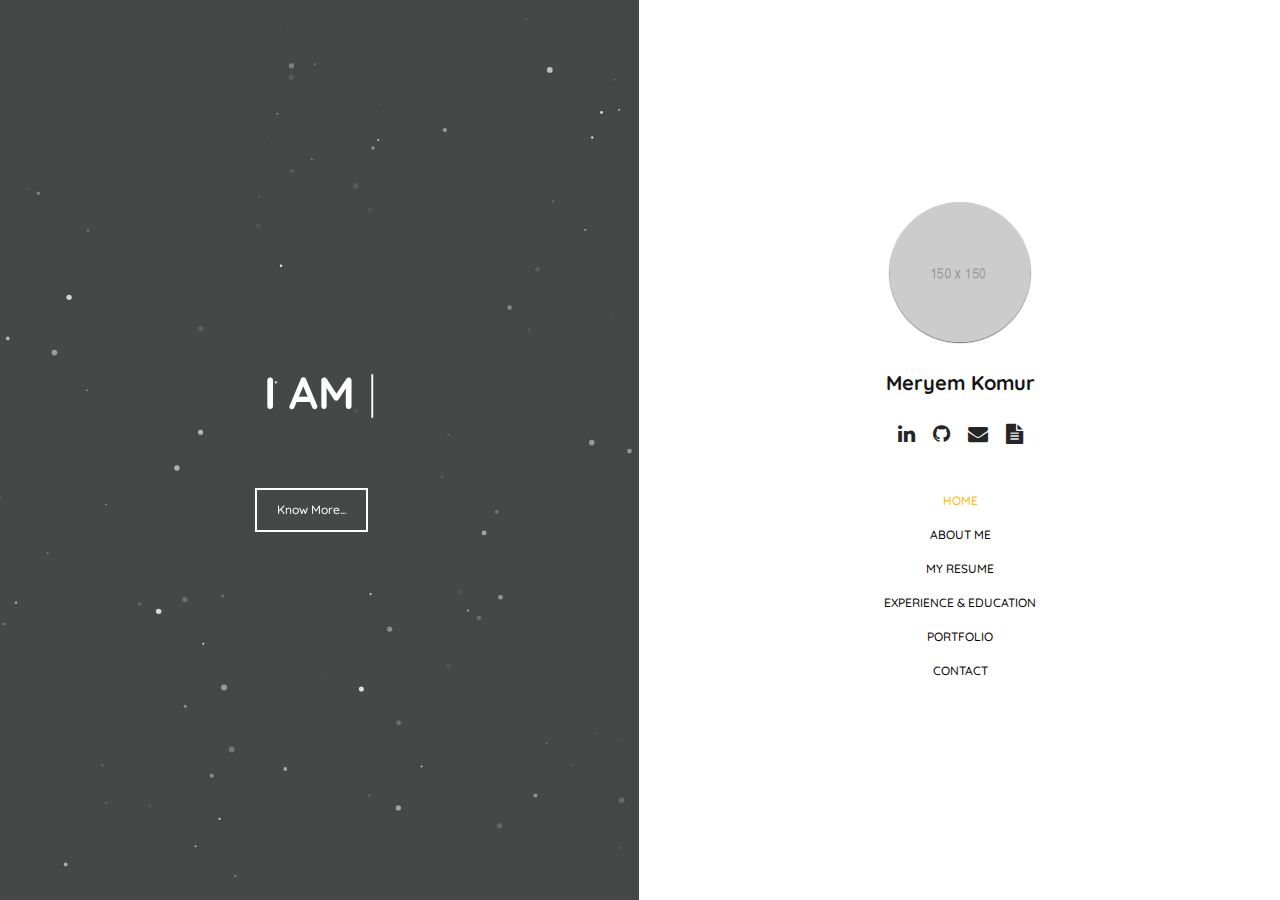
==== index_particles_2.html @ ed942d59 "initial commit" ====
<!DOCTYPE html>
<html lang="zxx">
	<head>
        <!-- META DATA -->
        <meta charset="UTF-8">
        <meta http-equiv="X-UA-Compatible" content="IE=edge">
        <meta name="viewport" content="width=device-width, initial-scale=1">

        <!-- TITLE OF SITE -->
        <title>Meryem Komur Portfolio</title>

        <!-- favicon -->
        <!-- <link id="favicon" rel="icon" type="image/png" href="assets/images/favicon.ico"> -->

        <!-- Google Fonts-->
        <link rel="stylesheet" href="https://fonts.googleapis.com/css?family=Quicksand:300,400,500,700">
        
        
        <!-- Bootstrap css -->
		<link rel="stylesheet" href="assets/css/bootstrap.css">

        <!-- splitlayout.css -->
		<link rel="stylesheet" href="assets/css/splitlayout.css">
        <link rel="stylesheet" href="devicon-colors.css">
        <link
        rel="stylesheet"
        href="https://cdn.rawgit.com/konpa/devicon/df6431e323547add1b4cf45992913f15286456d3/devicon.min.css"
      />
        <link rel="stylesheet" href="assets/css/animations.css">

        <!-- responsiveslides.css -->
        <link rel="stylesheet" href="assets/css/responsiveslides.css">

        <!-- slick css -->
        <link rel="stylesheet" href="assets/css/slick.css">
        <link rel="stylesheet" href="assets/css/slick-theme.css">

        <!-- magnific-popup.css -->
        <link rel="stylesheet" href="assets/css/magnific-popup.css">

        <!-- font-awesome.min.css -->
        <link rel="stylesheet" href="assets/css/font-awesome.min.css">

        <link rel="stylesheet" href="assets/css/pe-icon-7-stroke.min.css">

        <!-- Main style css -->
		<link rel="stylesheet" href="assets/css/style.css">

        <!-- Responsive css -->
        <link rel="stylesheet" href="assets/css/responsive.css">

        <!-- Yellow Color -->
        <link rel="stylesheet" href="assets/css/color-yellow.css">

        <!-- Purple Color -->
        <!-- <link rel="stylesheet" href="assets/css/color-purple.css"> -->

        <!-- Green Color -->
        <!-- <link rel="stylesheet" href="assets/css/color-green.css"> -->

        <!-- Red Color -->
        <!-- <link rel="stylesheet" href="assets/css/color-red.css"> -->

        <!-- Blue Color -->
        <!-- <link rel="stylesheet" href="assets/css/color-blue.css"> -->


        <!--[if lt IE 9]>
          <script src="https://oss.maxcdn.com/html5shiv/3.7.3/html5shiv.min.js"></script>
          <script src="https://oss.maxcdn.com/respond/1.4.2/respond.min.js"></script>
        <![endif]-->

    </head>
    <!-- Devicon css -->
    <!-- <link rel="stylesheet" href="https://cdn.rawgit.com/konpa/devicon/df6431e323547add1b4cf45992913f15286456d3/devicon.min.css"> -->
	<body>

        <!--Start Preloader-->
        <div class="page-loader startLoad">
          <div class="loader startLoad"></div>
        </div>
        <!--End Preloader-->


		<div id="splitlayout" class="splitlayout close-right">
			<div class="intro">


                <!--Start Home-->
                <div class="home_type full-height">
                    <div class="side side-left container" style="background-image: url(assets/images/Meryem.png);">
                        <div class="overlayer">
                            <div id="particles-js"></div>
                            <div class="display-table">
                                <div class="display-table-cell">
                                    <h1 class="fit__text">I AM <span id="typed"></span></h1>
                                    <div id="typed-strings">
                                        <span>Meryem KOMUR</span>
                                        <span>DEVELOPER</span>
                                        <span>MATHEMATICIAN</span>
                                        <span>FROM TURKEY</span>
                                    </div>

                                    <div class="more_info">

                                        <!-- <div class="item">
                                            <span class="info-title">Linkedin : </span>
                                            <a href="https://www.linkedin.com/in/meryem-komur-881b3217a/"><span class="fa fa-linkedin"></span></a>
                                            
                                        </div>

                                        <div class="item">
                                            <span class="info-title">Date of birth : </span>
                                            <span class="info-body">15-02-1991</span>
                                        </div> -->

                                        <!-- <div class="item">
                                            <span class="info-title">E-mail : </span>
                                            <span class="info-body">meryemkmr36@example.com</span>
                                        </div>

                                        <div class="item">
                                            <span class="info-title">Address : </span>
                                            <span class="info-body">Houston TX</span>
                                        </div> -->

                                        

                                        <!-- <div class="item">
                                            <span class="info-title">Phone : </span>
                                            <span class="info-body">+0123 123 456 789</span>
                                        </div>

                                        <div class="item">
                                            <span class="info-title">Freelance : </span>
                                            <span class="info-body">Available</span>
                                        </div> -->

                                        <a href="#about" class="goToSec">Know More...</a>
                                        <!-- <a href="#contact" class="goToSec">HIRE ME</a> -->

                                    </div><!--.more_info-->
                                </div><!--.display-table-cell-->
                            </div><!--.display-table-->

                        </div><!--.overlayer-->
                    </div><!--.side-->
                </div><!--.home_type-->
                <!--End Home-->


                <!--Start Menu-->
                <div class="mob-menu-overlay"></div>
                <div class="mob-menu">
                    <div class="mob-menu-content">
                        <div class="float-left">
                            <p class="menu-title">Meryem Komur</p>
                        </div>
                        <div class="float-right">
                            <button type="button" class="navbar-toggle collapsed" data-toggle="collapse" data-target="#bs-example-navbar-collapse-1" aria-expanded="false">
                                <span class="sr-only">Toggle navigation</span>
                                <span class="icon-bar"></span>
                                <span class="icon-bar"></span>
                                <span class="icon-bar"></span>
                            </button>
                        </div>
                    </div>
                </div>
				<div class="side side-right">
					<div class="intro-content">
						<div class="profile">
                            <img src="assets/images/profile.jpg" alt="profile">
                        </div>
						<h1>
                            <span>Meryem Komur</span>
                        </h1>
						<div class="menu">

                            <!--Social links-->
                            <div class="social-icons">
                                <a href="https://www.linkedin.com/in/meryem-komur-881b3217a/">
                                    <i class="fa fa-linkedin"></i>
                                </a>
                                <a href="https://github.com/meryemkmr">
                                    <i class="fa fa-github"></i>
                                </a>
                                <a href="mailto:meryemkmr36@gmail.com">
                                    <i class="fa fa-envelope"></i>
                                </a>
                                <a href="#resume" class="goToSec">
                                    <i class="fa fa-file-text "></i>
                                </a>
                                <!-- <a href="#">
                                    <i class="fa fa-vimeo"></i>
                                </a> -->
                            </div>

                            <!--Menu Items-->
							<ul class="list-unstyled menu_list" id="menu">
								<li>
                                    <a href="#home" class="active_item">home</a>
                                </li>
								<li>
                                    <a href="#about">about me</a>
                                </li>
                                <li>
                                    <a href="#resume">my resume</a>
                                </li>
                                <li>
                                    <a href="#services">experience & education</a>
                                </li>
                                <li>
                                    <a href="#portfolio">portfolio</a>
                                </li>
                                <!-- <li>
                                    <a href="#blog">my blog</a>
                                </li> -->
								<li>
                                    <a href="#contact">contact</a>
                                </li>
							</ul>

						</div><!--.menu-->
					</div><!--.intro-content-->
				</div><!--.side-->
                <!--End Menu-->


			</div><!-- /intro -->
			<div class="page page-right full-height">
				<div id="pt-main" class="pt-perspective page-inner">


                    <!--Start About Section-->
                    <section class="about padding-bottom-90 pt-page pt-page-current" id="about">
                        <div class="content">
                             <img class="center-block" src="assets/images/Meryem.png" alt=""> 
                            <div class="container">
                                <div class="more-about-me">
                                    <p class="margin-top-30">I am an entrepreneur and full-stack developer who creates user-centric experiences.I was born in Turkey and studied in Jordan, worked so many years in Iraq before moving to the United States. Besides English, I am fluent in Turkish, Arabic and Kurdish. I'm living in Houston, TX. After many years of teaching mathematics in high schools, I decided I was ready for a new challenge.</p>
                                    <p class="margin-bottom-0">I strive to write organized, up-to-date code, and love designing clean and simple user interfaces for web apps and products, alike.</p>
                                </div>
                                

                                <div id="tech">
                                    <!-- <h1> Technologies I've used: </h1> -->
                                    <div class="technologies">
                            
                                      <!-- Languages and Frameworks -->
                                      <!-- TODO: Add a D3.js animiation to slowly unviel the icons. Sliding white sheet animation
                                    -->
                                    <div id="tech-slider">
                            
                                      <div class="technology-icon">
                                        <i class="devicon-html5-plain"></i>
                                        <p> HTML 5 </p>
                                      </div>
                            
                                      <div class="technology-icon">
                                        <i class="devicon-css3-plain"></i>
                                        <p> CSS </p>
                                      </div>
                            
                                      <div class="technology-icon">
                                        <i class="devicon-javascript-plain"></i>
                                        <p> JavaScript </p>
                                      </div>
                            
                                      <div class="technology-icon">
                                        <i class="devicon-python-plain"></i>
                                        <p> Python </p>
                                      </div>
                                      <div class="technology-icon">
                                        <i class="devicon-jquery-plain-wordmark"></i>
                                        <p> jQuery </p>
                                      </div>
                                      <div class="technology-icon">
                                        <i class="devicon-nodejs-plain"></i>
                                        <p> Node.js </p>
                                      </div>
                            
                                      <div class="technology-icon">
                                        <i class="devicon-bootstrap-plain"></i>
                                        <p>Bootstrap</p>
                                      </div>
                            
                                      <div class="technology-icon">
                                        <i class="devicon-react-original-wordmark"></i>
                                        <p>React</p>
                                      </div>
                            
                                      <div class="technology-icon">
                                          <i class="devicon-postgresql-plain"></i>
                                          <p>Postgres</p>
                                      </div>
                            
                                      <!-- <div class="technology-icon">
                                        <i class="devicon-django-plain"></i>
                                        <p>Django</p>
                                      </div> -->
                            
                                      <div class="technology-icon">
                                        <i class="devicon-express-original"></i>
                                        <p>Express.js</p>
                                      </div>
                                      <!-- Dev Tools -->
                            
                                      <!-- <div class="technology-icon">
                                        <i class="devicon-d3js-plain"></i>
                                        <p> D3.js </p>
                                      </div> -->
                            
                                      <div class="technology-icon">
                                        <i class="devicon-git-plain"></i>
                                        <p> Git </p>
                                      </div>
                            
                                      <div class="technology-icon">
                                        <i class="devicon-heroku-original"></i>
                                        <p> Heroku </p>
                                      </div>
                            
                                      <div class="technology-icon">
                                        <i class="devicon-amazonwebservices-original"></i>
                                        <p> AWS </p>
                                      </div>
                            
                                      <!-- <div class="technology-icon">
                                        <i class="devicon-linux-plain"></i>
                                        <p> Linux </p>
                                      </div> -->
                            
                                      <!-- <div class="technology-icon">
                                        <i class="devicon-mocha-plain"></i>
                                        <p> Mocha </p>
                                      </div> -->
                            
                                      <div class="technology-icon">
                                        <i class="devicon-sequelize-plain"></i>
                                        <p> Sequelize </p>
                                      </div>
                            
                                      <div class="technology-icon">
                                        <i class="devicon-github-plain-wordmark"></i>
                                        <p> GitHub </p>
                                      </div>
                            
                                      <!-- <div class="technology-icon">
                                        <i class="devicon-docker-plain-wordmark"></i>
                                        <p> Docker </p>
                                      </div> -->
                            
                                      <div class="technology-icon">
                                        <i class="devicon-react-original"></i>
                                        <p>React Native</p>
                                      </div>
                            
                                      <!-- In Progress -->
                            
                                      <div class="technology-icon">
                                          <i class="devicon-visualstudio-plain"></i>
                                          <p> Visual Studio Code</p>
                                      </div>
                            
                                      <!-- <div class="technology-icon">
                                        <i class="devicon-c-plain"></i>
                                        <p> C </p>
                                      </div> -->
                            
                            
                                      <!-- <div class="technology-icon">
                                        <i class="devicon-mongodb-plain"></i>
                                        <p> MongoDB </p>
                                      </div>  -->
                                      </div>
                                    </div>
                            
                                  </div>
















                                <!-- Skills -->
                                <!-- <div class="skills row margin-top-45">
                                    <div class="col-sm-6 item">
                                        <h3 class="subtitle">My Skills
                                            <svg width="66px" height="8px" viewBox="0 0 66 8" version="1.1" xmlns="http://www.w3.org/2000/svg" xmlns:xlink="http://www.w3.org/1999/xlink">
                                                <g class="Web" stroke="none" stroke-width="1" fill="none" fill-rule="evenodd" transform="translate(-147.000000, -464.000000)" opacity="0.2" stroke-linecap="round" stroke-linejoin="round">
                                                    <g class="Header" stroke="#FFFFFF" stroke-width="3">
                                                        <path d="M149,466 C152.87377,466 152.87377,470 156.747541,470 C160.621311,470 160.621311,466 164.493293,466 C168.367064,466 168.367064,470 172.240834,470 C176.112816,470 176.112816,466 179.984798,466 C183.858569,466 183.858569,470 187.730551,470 C191.607898,470 191.607898,466 195.483457,466 C199.362593,466 199.362593,470 203.241728,470 C207.120864,470 207.120864,466 211,466"></path>
                                                    </g>
                                                </g>
                                            </svg>
                                        </h3>
                                     -->
                                        <!-- Skill 1 -->
                                        <!-- <div class="skill">
                                            <h5 class="name">HTML</h5>
                                            <div>
                                                <span class="true"></span>
                                                <span class="true"></span>
                                                <span class="true"></span>
                                                <span class="true"></span>
                                                <span class="false"></span>
                                            </div>
                                            <span>expert</span>
                                        </div>
                                         -->
                                        <!-- Skill 2 -->
                                        <!-- <div class="skill">
                                            <h5 class="name">CSS3</h5>
                                            <div>
                                                <span class="true"></span>
                                                <span class="true"></span>
                                                <span class="true"></span>
                                                <span class="false"></span>
                                                <span class="false"></span>
                                            </div>
                                            <span>advanced</span>
                                        </div> -->

                                        <!-- Skill 3 -->
                                        <!-- <div class="skill">
                                            <h5 class="name">jQuery</h5>
                                            <div>
                                                <span class="true"></span>
                                                <span class="true"></span>
                                                <span class="false"></span>
                                                <span class="false"></span>
                                                <span class="false"></span>
                                            </div>
                                            <span>Beginner</span>
                                        </div>

                                    </div>
                                    <div class="col-sm-6 item mob-margin-top-45">
                                        <h3 class="subtitle">Languages
                                            <svg width="66px" height="8px" viewBox="0 0 66 8" version="1.1" xmlns="http://www.w3.org/2000/svg" xmlns:xlink="http://www.w3.org/1999/xlink">
                                                <g class="Web" stroke="none" stroke-width="1" fill="none" fill-rule="evenodd" transform="translate(-147.000000, -464.000000)" opacity="0.2" stroke-linecap="round" stroke-linejoin="round">
                                                    <g class="Header" stroke="#FFFFFF" stroke-width="3">
                                                        <path d="M149,466 C152.87377,466 152.87377,470 156.747541,470 C160.621311,470 160.621311,466 164.493293,466 C168.367064,466 168.367064,470 172.240834,470 C176.112816,470 176.112816,466 179.984798,466 C183.858569,466 183.858569,470 187.730551,470 C191.607898,470 191.607898,466 195.483457,466 C199.362593,466 199.362593,470 203.241728,470 C207.120864,470 207.120864,466 211,466"></path>
                                                    </g>
                                                </g>
                                            </svg>
                                        </h3> -->

                                        <!-- Lang 1 -->
                                        <!-- <div class="skill">
                                            <h5 class="name">English</h5>
                                            <div>
                                                <span class="true"></span>
                                                <span class="true"></span>
                                                <span class="true"></span>
                                                <span class="true"></span>
                                                <span class="true"></span>
                                            </div>
                                            <span>native</span>
                                        </div> -->

                                        <!-- Lang 2 -->
                                        <!-- <div class="skill">
                                            <h5 class="name">Spanish</h5>
                                            <div>
                                                <span class="true"></span>
                                                <span class="true"></span>
                                                <span class="true"></span>
                                                <span class="true"></span>
                                                <span class="false"></span>
                                            </div>
                                            <span>intermediate</span>
                                        </div> -->

                                        <!-- Lang 3 -->
                                        <!-- <div class="skill">
                                            <h5 class="name">Italian</h5>
                                            <div>
                                                <span class="true"></span>
                                                <span class="true"></span>
                                                <span class="true"></span>
                                                <span class="false"></span>
                                                <span class="false"></span>
                                            </div>
                                            <span>Beginner</span>
                                        </div>

                                    </div> -->
                                <!--</div><!--.skills-->

                                <!--Testimonials-->
                                <div class="testimonials margin-top-45">
                                    <h3 class="subtitle">Testimonials
                                        <svg width="66px" height="8px" viewBox="0 0 66 8" version="1.1" xmlns="http://www.w3.org/2000/svg" xmlns:xlink="http://www.w3.org/1999/xlink">
                                            <g class="Web" stroke="none" stroke-width="1" fill="none" fill-rule="evenodd" transform="translate(-147.000000, -464.000000)" opacity="0.2" stroke-linecap="round" stroke-linejoin="round">
                                                <g class="Header" stroke="#FFFFFF" stroke-width="3">
                                                    <path d="M149,466 C152.87377,466 152.87377,470 156.747541,470 C160.621311,470 160.621311,466 164.493293,466 C168.367064,466 168.367064,470 172.240834,470 C176.112816,470 176.112816,466 179.984798,466 C183.858569,466 183.858569,470 187.730551,470 C191.607898,470 191.607898,466 195.483457,466 C199.362593,466 199.362593,470 203.241728,470 C207.120864,470 207.120864,466 211,466"></path>
                                                </g>
                                            </g>
                                        </svg>
                                    </h3>
                                    <div class="arrows">
                                        <span class="pe-7s-angle-left prev-testi"></span>
                                        <span class="pe-7s-angle-right next-testi"></span>
                                    </div>
                                    <div class="owl">

                                        <!-- Testimonial 1 -->
                                        <div class="testimonial">
                                            <div class="testi-content">
                                                <p>Lorem ipsum dolor sit amet, consectetur adipiscing elit. Phasellus molestie, justo nec convallis sollicitudin, sapien lorem dictum lacus, non consequat odio ipsum nec est.</p>
                                            </div>
                                            <img src="assets/images/testimonials/client_1.jpg" alt="">
                                            <h4>John Doe</h4>
                                            <h5>Client</h5>
                                        </div>

                                        <!-- Testimonial 2 -->
                                        <div class="testimonial">
                                            <div class="testi-content">
                                                <p>Lorem ipsum dolor sit amet, consectetur adipiscing elit. Phasellus molestie, justo nec convallis sollicitudin, sapien lorem dictum lacus, non consequat odio ipsum nec est.</p>
                                            </div>
                                            <img src="assets/images/testimonials/client_2.jpg" alt="">
                                            <h4>John Doe</h4>
                                            <h5>Client</h5>
                                        </div>

                                        <!-- Testimonial 3 -->
                                        <div class="testimonial">
                                            <div class="testi-content">
                                                <p>Lorem ipsum dolor sit amet, consectetur adipiscing elit. Phasellus molestie, justo nec convallis sollicitudin, sapien lorem dictum lacus, non consequat odio ipsum nec est.</p>
                                            </div>
                                            <img src="assets/images/testimonials/client_3.jpg" alt="">
                                            <h4>John Doe</h4>
                                            <h5>Client</h5>
                                        </div>

                                        <!-- Testimonial 4 -->
                                        <div class="testimonial">
                                            <div class="testi-content">
                                                <p>Lorem ipsum dolor sit amet, consectetur adipiscing elit. Phasellus molestie, justo nec convallis sollicitudin, sapien lorem dictum lacus, non consequat odio ipsum nec est.</p>
                                            </div>
                                            <img src="assets/images/testimonials/client_4.jpg" alt="">
                                            <h4>John Doe</h4>
                                            <h5>Client</h5>
                                        </div>

                                    </div><!--.owl-->
                                </div><!--.testimonials-->

                                <!--Clients-->
                                <!-- <div class="clients margin-top-45">
                                    <h3 class="subtitle">Our Clients
                                        <svg width="66px" height="8px" viewBox="0 0 66 8" version="1.1" xmlns="http://www.w3.org/2000/svg" xmlns:xlink="http://www.w3.org/1999/xlink">
                                            <g class="Web" stroke="none" stroke-width="1" fill="none" fill-rule="evenodd" transform="translate(-147.000000, -464.000000)" opacity="0.2" stroke-linecap="round" stroke-linejoin="round">
                                                <g class="Header" stroke="#FFFFFF" stroke-width="3">
                                                    <path d="M149,466 C152.87377,466 152.87377,470 156.747541,470 C160.621311,470 160.621311,466 164.493293,466 C168.367064,466 168.367064,470 172.240834,470 C176.112816,470 176.112816,466 179.984798,466 C183.858569,466 183.858569,470 187.730551,470 C191.607898,470 191.607898,466 195.483457,466 C199.362593,466 199.362593,470 203.241728,470 C207.120864,470 207.120864,466 211,466"></path>
                                                </g>
                                            </g>
                                        </svg>
                                    </h3>
                                    <div class="row"> -->

                                        <!-- Client 1 -->
                                        <!-- <div class="col-sm-2 col-xs-4">
                                            <div class="client">
                                                <a href="#"><img src="assets/images/client/1.png" alt=""></a>
                                            </div>
                                        </div> -->

                                        <!-- Client 2 -->
                                        <!-- <div class="col-sm-2 col-xs-4">
                                            <div class="client">
                                                <a href="#"><img src="assets/images/client/2.png" alt=""></a>
                                            </div>
                                        </div> -->

                                        <!-- Client 3 -->
                                        <!-- <div class="col-sm-2 col-xs-4">
                                            <div class="client">
                                                <a href="#"><img src="assets/images/client/3.png" alt=""></a>
                                            </div>
                                        </div> -->

                                        <!-- Client 4 -->
                                        <!-- <div class="col-sm-2 col-xs-4 mob-margin-top-30">
                                            <div class="client">
                                                <a href="#"><img src="assets/images/client/4.png" alt=""></a>
                                            </div>
                                        </div> -->

                                        <!-- Client 5 -->
                                        <!-- <div class="col-sm-2 col-xs-4 mob-margin-top-30">
                                            <div class="client">
                                                <a href="#"><img src="assets/images/client/5.png" alt=""></a>
                                            </div>
                                        </div> -->

                                        <!-- Client 6 -->
                                        <!-- <div class="col-sm-2 col-xs-4 mob-margin-top-30">
                                            <div class="client">
                                                <a href="#"><img src="assets/images/client/6.png" alt=""></a>
                                            </div>
                                        </div> -->

                                    <!--</div><!--.row-->
                               <!-- </div><!--.clients-->

                                <!--Fun Facts-->
                                <!-- <div class="fun-facts margin-top-45">
                                    <h3 class="subtitle">Fun Facts
                                        <svg width="66px" height="8px" viewBox="0 0 66 8" version="1.1" xmlns="http://www.w3.org/2000/svg" xmlns:xlink="http://www.w3.org/1999/xlink">
                                            <g class="Web" stroke="none" stroke-width="1" fill="none" fill-rule="evenodd" transform="translate(-147.000000, -464.000000)" opacity="0.2" stroke-linecap="round" stroke-linejoin="round">
                                                <g class="Header" stroke="#FFFFFF" stroke-width="3">
                                                    <path d="M149,466 C152.87377,466 152.87377,470 156.747541,470 C160.621311,470 160.621311,466 164.493293,466 C168.367064,466 168.367064,470 172.240834,470 C176.112816,470 176.112816,466 179.984798,466 C183.858569,466 183.858569,470 187.730551,470 C191.607898,470 191.607898,466 195.483457,466 C199.362593,466 199.362593,470 203.241728,470 C207.120864,470 207.120864,466 211,466"></path>
                                                </g>
                                            </g>
                                        </svg>
                                    </h3>
                                    <div class="row">
                                        <div class="col-sm-3 col-xs-6">
                                            <div class="item">
                                                <span class="pe-7s-smile"></span>
                                                <h4>150</h4>
                                                <h5>Happy Clients</h5>
                                            </div>
                                        </div>
                                        <div class="col-sm-3 col-xs-6">
                                            <div class="item">
                                                <span class="pe-7s-flag"></span>
                                                <h4>10</h4>
                                                <h5>Years Experience</h5>
                                            </div>
                                        </div>
                                        <div class="col-sm-3 col-xs-6 mob-margin-top-30">
                                            <div class="item">
                                                <span class="pe-7s-medal"></span>
                                                <h4>13</h4>
                                                <h5>Awards Won</h5>
                                            </div>
                                        </div>
                                        <div class="col-sm-3 col-xs-6 mob-margin-top-30">
                                            <div class="item">
                                                <span class="pe-7s-like2"></span>
                                                <h4>250</h4>
                                                <h5>Projects Done</h5>
                                            </div>
                                        </div> -->
                                    <!--</div><!--.row-->
                                <!--</div><!--.fun-facts-->

                            </div><!--.container-->
                        </div><!--.content-->
                    </section>
                    <!--End About Section-->


                    <!--Start Resume Section-->
                    <section class="resume padding-bottom-90 pt-page" id="resume">
                        <div class="content">
                            <div class="container">

                                <embed src="assets/images/MeryemKomurResume.pdf" type="application/pdf" height="900px" width = "100%" class="pdf">
                                <!-- <div class="sec_title">
                                    <h2>Resume</h2>
                                </div> -->
                                <!-- <div class="row">

                                    <!--Education-->
                                    <!-- <div class="col-md-6">
                                        <h3 class="subtitle">Education
                                            <svg width="66px" height="8px" viewBox="0 0 66 8" version="1.1" xmlns="http://www.w3.org/2000/svg" xmlns:xlink="http://www.w3.org/1999/xlink">
                                                    <g class="Web" stroke="none" stroke-width="1" fill="none" fill-rule="evenodd" transform="translate(-147.000000, -464.000000)" opacity="0.2" stroke-linecap="round" stroke-linejoin="round">
                                                        <g class="Header" stroke="#FFFFFF" stroke-width="3">
                                                            <path d="M149,466 C152.87377,466 152.87377,470 156.747541,470 C160.621311,470 160.621311,466 164.493293,466 C168.367064,466 168.367064,470 172.240834,470 C176.112816,470 176.112816,466 179.984798,466 C183.858569,466 183.858569,470 187.730551,470 C191.607898,470 191.607898,466 195.483457,466 C199.362593,466 199.362593,470 203.241728,470 C207.120864,470 207.120864,466 211,466"></path>
                                                        </g>
                                                    </g>
                                            </svg>
                                        </h3>

                                        <div class="item">
                                            <div class="date">
                                                <span>2011 - 2013</span>
                                            </div>
                                            <div class="content">
                                                <h4>Educational Specialist</h4>
                                                <p>Lorem ipsum dolor sit amet, consectetur adipiscing elit. Integer fermentum nibh et metus facilisis sollicitudin.</p>
                                            </div>
                                        </div>

                                        <div class="item">
                                            <div class="date">
                                                <span>2008 - 2010</span>
                                            </div>
                                            <div class="content">
                                                <h4>Doctoral Degree</h4>
                                                <p>Lorem ipsum dolor sit amet, consectetur adipiscing elit. Integer fermentum nibh et metus facilisis sollicitudin.</p>
                                            </div>
                                        </div>

                                        <div class="item">
                                            <div class="date">
                                                <span>2005 - 2007</span>
                                            </div>
                                            <div class="content">
                                                <h4>Master Degree</h4>
                                                <p>Lorem ipsum dolor sit amet, consectetur adipiscing elit. Integer fermentum nibh et metus facilisis sollicitudin.</p>
                                            </div>
                                        </div>

                                        <div class="item">
                                            <div class="date">
                                                <span>2000 - 2004</span>
                                            </div>
                                            <div class="content">
                                                <h4>Bachelor Degree</h4>
                                                <p>Lorem ipsum dolor sit amet, consectetur adipiscing elit. Integer fermentum nibh et metus facilisis sollicitudin.</p>
                                            </div>
                                        </div> -->

                                    <!-- </div> -->
                                    <!--.col-md-6-->

                                    <!--Experience-->
                                    <!-- <div class="col-md-6 mobSmart-margin-top-40">
                                        <h3 class="subtitle">Experience
                                            <svg width="66px" height="8px" viewBox="0 0 66 8" version="1.1" xmlns="http://www.w3.org/2000/svg" xmlns:xlink="http://www.w3.org/1999/xlink">
                                                    <g class="Web" stroke="none" stroke-width="1" fill="none" fill-rule="evenodd" transform="translate(-147.000000, -464.000000)" opacity="0.2" stroke-linecap="round" stroke-linejoin="round">
                                                        <g class="Header" stroke="#FFFFFF" stroke-width="3">
                                                            <path d="M149,466 C152.87377,466 152.87377,470 156.747541,470 C160.621311,470 160.621311,466 164.493293,466 C168.367064,466 168.367064,470 172.240834,470 C176.112816,470 176.112816,466 179.984798,466 C183.858569,466 183.858569,470 187.730551,470 C191.607898,470 191.607898,466 195.483457,466 C199.362593,466 199.362593,470 203.241728,470 C207.120864,470 207.120864,466 211,466"></path>
                                                        </g>
                                                    </g>
                                            </svg>
                                        </h3>

                                        <div class="item">
                                            <div class="date">
                                                <span>2016 - Present</span>
                                            </div>
                                            <div class="content">
                                                <h4>Lead Web Developer</h4>
                                                <p>Lorem ipsum dolor sit amet, consectetur adipiscing elit. Integer fermentum nibh et metus facilisis sollicitudin.</p>
                                            </div>
                                        </div>

                                        <div class="item">
                                            <div class="date">
                                                <span>2012 - 2015</span>
                                            </div>
                                            <div class="content">
                                                <h4>Senior Web Developer</h4>
                                                <p>Lorem ipsum dolor sit amet, consectetur adipiscing elit. Integer fermentum nibh et metus facilisis sollicitudin.</p>
                                            </div>
                                        </div>

                                        <div class="item">
                                            <div class="date">
                                                <span>2010 - 2011</span>
                                            </div>
                                            <div class="content">
                                                <h4>Junior Web Developer</h4>
                                                <p>Lorem ipsum dolor sit amet, consectetur adipiscing elit. Integer fermentum nibh et metus facilisis sollicitudin.</p>
                                            </div>
                                        </div>

                                        <div class="item">
                                            <div class="date">
                                                <span>2008 - 2009</span>
                                            </div>
                                            <div class="content">
                                                <h4>Web Developer</h4>
                                                <p>Lorem ipsum dolor sit amet, consectetur adipiscing elit. Integer fermentum nibh et metus facilisis sollicitudin.</p>
                                            </div>
                                        </div> -->

                                    <!--</div><!--.col-md-6-->
                               <!--</div>--> <!--.row -->
                            </div><!--.container-->
                        </div><!--.content-->
                    </section>
                    <!--End Resume Section-->


                    <!--Start Services Section-->
                    <section class="services padding-bottom-90 pt-page" id="services">
                        <div class="content">
                            <div class="container">
                                <div class="sec_title">
                                    <h2>Services</h2>
                                </div>
                                <div class="row">

                                    <!--Service 1-->
                                    <div class="col-sm-6 item">
                                        <div class="content">
                                            <div class="font-icon">
                                                <i class="pe-7s-anchor"></i>
                                            </div>
                                            <div class="service_content">
                                                <h3>Strategy Solutions</h3>
                                                <p>Lorem ipsum dolor sit amet, consectetur adipiscing elit, sed do eiusmod tempor incididunt ut labore et dolore magna aliqua. Ut enim ad minim veniam.</p>
                                            </div>
                                        </div>
                                    </div>
                                    
                                    <!--Service 2-->
                                    <div class="col-sm-6 item">
                                        <div class="content">
                                            <div class="font-icon">
                                                <i class="pe-7s-cup"></i>
                                            </div>
                                            <div class="service_content">
                                                <h3>Web Development</h3>
                                                <p>Lorem ipsum dolor sit amet, consectetur adipiscing elit, sed do eiusmod tempor incididunt ut labore et dolore magna aliqua. Ut enim ad minim veniam.</p>
                                            </div>
                                        </div>
                                    </div>

                                </div><!--.row-->
                                
                                <div class="row">

                                    <!--Service 3-->
                                    <div class="col-sm-6 item">
                                        <div class="content">
                                            <div class="font-icon">
                                                <i class="pe-7s-graph1"></i>
                                            </div>
                                            <div class="service_content">
                                                <h3>Brand Building</h3>
                                                <p>Lorem ipsum dolor sit amet, consectetur adipiscing elit, sed do eiusmod tempor incididunt ut labore et dolore magna aliqua. Ut enim ad minim veniam.</p>
                                            </div>
                                        </div>
                                    </div>
                                    
                                    <!--Service 4-->
                                    <div class="col-sm-6 item">
                                        <div class="content">
                                            <div class="font-icon">
                                                <i class="pe-7s-server"></i>
                                            </div>
                                            <div class="service_content">
                                                <h3>Web Design</h3>
                                                <p>Lorem ipsum dolor sit amet, consectetur adipiscing elit, sed do eiusmod tempor incididunt ut labore et dolore magna aliqua. Ut enim ad minim veniam.</p>
                                            </div>
                                        </div>
                                    </div>

                                </div><!--.row-->

                                <div class="row">

                                    <!--Service 5-->
                                    <div class="col-sm-6 item">
                                        <div class="content">
                                            <div class="font-icon">
                                                <i class="pe-7s-config"></i>
                                            </div>
                                            <div class="service_content">
                                                <h3>Easy To Setup</h3>
                                                <p>Lorem ipsum dolor sit amet, consectetur adipiscing elit, sed do eiusmod tempor incididunt ut labore et dolore magna aliqua. Ut enim ad minim veniam.</p>
                                            </div>
                                        </div>
                                    </div>
                                    
                                    <!--Service 6-->
                                    <div class="col-sm-6 item">
                                        <div class="content">
                                            <div class="font-icon">
                                                <i class="pe-7s-star"></i>
                                            </div>
                                            <div class="service_content">
                                                <h3>Clean Code</h3>
                                                <p>Lorem ipsum dolor sit amet, consectetur adipiscing elit, sed do eiusmod tempor incididunt ut labore et dolore magna aliqua. Ut enim ad minim veniam.</p>
                                            </div>
                                        </div>
                                    </div>

                                </div><!--.row-->
                            </div><!--.container-->
                        </div><!--.content-->
                    </section>
                    <!--End Services Section-->


                    <!--Start Portfolio Section-->
                    <section class="portfolio_sec padding-bottom-90 pt-page" id="portfolio">
                        <div class="content">
                            <div class="container">
                                <div class="sec_title">
                                    <h2>Portfolio</h2>
                                </div>
                                <ul class="list-unstyled ul-filter">
                                    <li data-filter="*" class="active_filter">all</li>
                                    <li data-filter=".logo">front end</li>
                                    <li data-filter=".coding">full stack</li>
                                    <!-- <li data-filter=".design">Design</li> -->
                                </ul>

                                <div class="row grid">

                                    <!--project 1 (Project popup)-->
                                    <div class="col-xs-12 col-sm-6 item grid-sizer design">
                                        <div class="project_content">
                                            <div class="my_img">
                                                <img src="assets/images/portfolio/nabi.png" alt=''>
                                            </div>
                                            <div class="info">
                                                <div class="display-table">
                                                    <div class="display-table-cell">
                                                        <a class="popup-with-zoom-anim" href="#slider_popup">
                                                            <!-- <h3>Project Popup</h3> -->
                                                           <p class="menu" > <a class=" social-icons" href="https://github.com/meryemkmr/nabifreedom">
                                                                <i class="fa fa-github fa-2x"></i>
                                                            </a>
                                                        </p>
                                                            <p class="menu"><a class=" social-icons" href="http://ec2-18-191-66-0.us-east-2.compute.amazonaws.com/">
                                                                <i class="fa fa-search fa-2x"></i>
                                                            </a></p>
                                                            <!-- <p>design</p> -->
                                                        </a>
                                                    </div>
                                                </div>
                                            </div>
                                        </div>
                                    </div>
                                    <!--Project Details-->
                                    <div id="slider_popup" class="zoom-anim-dialog mfp-hide">
                                        <div class="display-table">
                                            <div class="display-table-cell">
                                                <div class="row">
                                                    <div class="col-sm-6">

                                                        <!--Start slider-->
                                                        <div class="project__slider">
                                                            <ul class="project-slider">

                                                                <!-- image 1 -->
                                                                <li>
                                                                    <img src="assets/images/portfolio/work-2.jpg" alt="">
                                                                </li>

                                                                <!-- image 2 -->
                                                                <li>
                                                                    <img src="assets/images/portfolio/work-3.jpg" alt="">
                                                                </li>

                                                                <!-- image 3 -->
                                                                <li>
                                                                    <img src="assets/images/portfolio/work-4.jpg" alt="">
                                                                </li>

                                                            </ul>
                                                        </div>
                                                        <!--End slider-->

                                                        <img src="assets/images/portfolio/work-5.jpg" alt="" class="margin-top-45">

                                                        <!--= Youtube Video =-->
                                                        <iframe height="342" src="https://www.youtube.com/embed/hpeYWdkUtcE?rel=0&showinfo=0&modestbranding=1&hd=1&autohide=1&feature=oembed" allowfullscreen class="margin-top-45"></iframe>
                                                        
                                                    </div>
                                                    <div class="col-sm-6">
                                                        <h3>Project Popup</h3>
                                                        <ul class="list-unstyled project_info">
                                                            <li><span>Client</span> : Envato</li>
                                                            <li><span>Date</span> : March 19, 2017</li>
                                                            <li><span>Skills</span> : HTML5, JS, CSS3</li>
                                                        </ul>
                                                        <p>
                                                            Lorem ipsum dolor sit amet, consectetur adipisicing elit, sed do eiusmod tempor incididunt ut labore et dolore magna aliqua. Ut enim ad minim veniam, quis nostrud exercitation ullamco laboris nisi ut aliquip ex ea commodo consequat. Duis aute irure dolor in reprehenderit in voluptate velit esse cillum dolore eu fugiat nulla pariatur. Excepteur sint occaecat cupidatat non proident, sunt in culpa qui officia deserunt mollit anim id est laborum.
                                                        </p>
                                                        <a href="#" class="demo">Visit website</a>
                                                    </div>
                                                </div>
                                            </div>
                                        </div>
                                    </div>

                                    <!--project 2 (Image Overlay)-->
                                    <div class="col-xs-12 col-sm-6 item coding">
                                        <div class="project_content">
                                            <div class="my_img" data-mfp-src="assets/images/portfolio/work-2.jpg">
                                                <img src="assets/images/portfolio/book.png" alt=''>
                                            </div>
                                            <div class="info">
                                                <div class="display-table">
                                                    <div class="display-table-cell">
                                                        <a href="#" class="image_overlay">
                                                            <p class="menu" > <a class=" social-icons" href="https://github.com/meryemkmr/Book_Smart">
                                                                <i class="fa fa-github fa-2x"></i>
                                                            </a>
                                                        </p>
                                                            <p class="menu"><a class=" social-icons" href="http://jayesolutions.net.s3-website.us-east-2.amazonaws.com/index.html">
                                                                <i class="fa fa-search fa-2x"></i>
                                                            </a></p>
                                                            <!-- <p>Design</p> -->
                                                        </a>
                                                    </div>
                                                </div>
                                            </div>
                                        </div>
                                    </div>

                                    <!--project 3 (Youtube Video)-->
                                    <div class="col-xs-12 col-sm-6 item coding">
                                        <div class="project_content">
                                            <div class="my_img" data-mfp-src="assets/images/portfolio/work-2.jpg">
                                                <img src="assets/images/portfolio/food.png" alt=''>
                                            </div>
                                            <div class="info">
                                                <div class="display-table">
                                                    <div class="display-table-cell">
                                                        <a href="#" class="image_overlay">
                                                            <p class="menu" > <a class=" social-icons" href="https://github.com/meryemkmr/FOODS">
                                                                <i class="fa fa-github fa-2x"></i>
                                                            </a>
                                                        </p>
                                                            <p class="menu"><a class=" social-icons" href="https://maryyfoods.netlify.com/index.html">
                                                                <i class="fa fa-search fa-2x"></i>
                                                            </a></p>
                                                            <!-- <p>Design</p> -->
                                                        </a>
                                                    </div>
                                                </div>
                                            </div>
                                        </div>
                                    </div>

                                    <!--project 4 (Vimeo Video)-->
                                    <div class="col-xs-12 col-sm-6 item coding">
                                        <div class="project_content">
                                            <div class="my_img" data-mfp-src="assets/images/portfolio/work-2.jpg">
                                                <img src="assets/images/portfolio/black.png" alt=''>
                                            </div>
                                            <div class="info">
                                                <div class="display-table">
                                                    <div class="display-table-cell">
                                                        <a href="#" class="image_overlay">
                                                            <p class="menu" > <a class=" social-icons" href="https://github.com/meryemkmr/BlackJack">
                                                                <i class="fa fa-github fa-2x"></i>
                                                            </a>
                                                        </p>
                                                            <p class="menu"><a class=" social-icons" href="https://onlineblackjack.netlify.com/">
                                                                <i class="fa fa-search fa-2x"></i>
                                                            </a></p>
                                                            <!-- <p>Design</p> -->
                                                        </a>
                                                    </div>
                                                </div>
                                            </div>
                                        </div>
                                    </div>

                                    <!--project 5 (open url)-->
                                    <div class="col-xs-12 col-sm-6 item grid-sizer design">
                                        <div class="project_content">
                                            <div class="my_img">
                                                <img src="assets/images/portfolio/rpg.png" alt=''>
                                            </div>
                                            <div class="info">
                                                <div class="display-table">
                                                    <div class="display-table-cell">
                                                        <a class="popup-with-zoom-anim" href="#slider_popup">
                                                            <!-- <h3>Project Popup</h3> -->
                                                            <p>Project Popup</p>
                                                           <p class="menu" > <a class=" social-icons" href="https://github.com/meryemkmr/rpg--hero">
                                                                <i class="fa fa-github fa-2x"></i>
                                                            </a>
                                                        </p>
                                                            <!-- <h3>Project Popup</h3> -->
                                                            
                                                        </a>
                                                    </div>
                                                </div>
                                            </div>
                                        </div>
                                    </div>

                                    <!--project 6 (Image Overlay)-->
                                    <div class="col-xs-12 col-sm-6 item coding">
                                        <div class="project_content">
                                            <div class="my_img" data-mfp-src="assets/images/portfolio/work-6.jpg">
                                                <img src="assets/images/portfolio/work-6.jpg" alt=''>
                                            </div>
                                            <div class="info">
                                                <div class="display-table">
                                                    <div class="display-table-cell">
                                                        <a href="#" class="image_overlay">
                                                            <h3>Image Overlay</h3>
                                                            <p>coding</p>
                                                        </a>
                                                    </div>
                                                </div>
                                            </div>
                                        </div>
                                    </div>

                                </div>
                            </div><!--.container-->
                        </div><!--.content-->
                    </section>
                    <!--End Portfolio Section-->


                    <!--Start Blog Section-->
                    <section class="blog padding-bottom-90 pt-page" id="blog">
                        <div class="content">
                            <div class="container">
                                <div class="sec_title">
                                    <h2>My Blog</h2>
                                </div>

                                <div class="row">

                                    <!-- article 1 -->
                                    <div class="col-sm-6">
                                        <div class="item">
                                            <a href="#">
                                                <div class="blog__img">
                                                    <i class="pe-7s-news-paper"></i>
                                                    <img src="assets/images/blog/blog-1.jpg" alt="">
                                                </div>
                                            </a>
                                            <div class="content matchH">
                                                <p class="info">March 19, 2018</p>
                                                <h3>
                                                    <a href="#">100 Ways to be more happy</a>
                                                </h3>
                                            </div>
                                        </div>
                                    </div>

                                    <!-- article 2 -->
                                    <div class="col-sm-6">
                                        <div class="item">
                                            <a href="#">
                                                <div class="blog__img">
                                                    <i class="pe-7s-news-paper"></i>
                                                    <img src="assets/images/blog/blog-2.jpg" alt="">
                                                </div>
                                            </a>
                                            <div class="content matchH">
                                                <p class="info">March 19, 2018</p>
                                                <h3>
                                                    <a href="#">Tips to losing more weight</a>
                                                </h3>
                                            </div>
                                        </div>
                                    </div>

                                </div>
                                <div class="row">

                                    <!-- article 3 -->
                                    <div class="col-sm-6">
                                        <div class="item">
                                            <a href="#">
                                                <div class="blog__img">
                                                    <i class="pe-7s-news-paper"></i>
                                                    <img src="assets/images/blog/blog-3.jpg" alt="">
                                                </div>
                                            </a>
                                            <div class="content matchH">
                                                <p class="info">March 19, 2018</p>
                                                <h3>
                                                    <a href="#">100 Ways to be more happy</a>
                                                </h3>
                                            </div>
                                        </div>
                                    </div>

                                    <!-- article 4 -->
                                    <div class="col-sm-6">
                                        <div class="item">
                                            <a href="#">
                                                <div class="blog__img">
                                                    <i class="pe-7s-news-paper"></i>
                                                    <img src="assets/images/blog/blog-4.jpg" alt="">
                                                </div>
                                            </a>
                                            <div class="content matchH">
                                                <p class="info">March 19, 2018</p>
                                                <h3>
                                                    <a href="#">Tips to losing more weight</a>
                                                </h3>
                                            </div>
                                        </div>
                                    </div>

                                </div>
                                <div class="row">

                                    <!-- article 5 -->
                                    <div class="col-sm-6">
                                        <div class="item margin-b-zero">
                                            <a href="#">
                                                <div class="blog__img">
                                                    <i class="pe-7s-news-paper"></i>
                                                    <img src="assets/images/blog/blog-5.jpg" alt="">
                                                </div>
                                            </a>
                                            <div class="content matchH">
                                                <p class="info">March 19, 2018</p>
                                                <h3>
                                                    <a href="#">100 Ways to be more happy</a>
                                                </h3>
                                            </div>
                                        </div>
                                    </div>

                                    <!-- article 6 -->
                                    <div class="col-sm-6">
                                        <div class="item margin-b-zero">
                                            <a href="#">
                                                <div class="blog__img">
                                                    <i class="pe-7s-news-paper"></i>
                                                    <img src="assets/images/blog/blog-6.jpg" alt="">
                                                </div>
                                            </a>
                                            <div class="content matchH">
                                                <p class="info">March 19, 2018</p>
                                                <h3>
                                                    <a href="#">Tips to losing more weight</a>
                                                </h3>
                                            </div>
                                        </div>
                                    </div>

                                </div>
                            </div><!--.container-->
                        </div><!--.content-->
                    </section>
                    <!--End Blog Section-->


                    <!--Start Contact Section-->
                    <section class="contact padding-bottom-90 pt-page" id="contact">
                        <div class="content">
                            <div class="container">
                                <div class="sec_title">
                                    <h2>Contact Me</h2>
                                </div>
                                
                                <div class="row">
                                    <div class="col-sm-5">
                                        <h3 class="subtitle">Get in Touch
                                            <svg width="66px" height="8px" viewBox="0 0 66 8" version="1.1" xmlns="http://www.w3.org/2000/svg" xmlns:xlink="http://www.w3.org/1999/xlink">
                                                    <g class="Web" stroke="none" stroke-width="1" fill="none" fill-rule="evenodd" transform="translate(-147.000000, -464.000000)" opacity="0.2" stroke-linecap="round" stroke-linejoin="round">
                                                        <g class="Header" stroke="#FFFFFF" stroke-width="3">
                                                            <path d="M149,466 C152.87377,466 152.87377,470 156.747541,470 C160.621311,470 160.621311,466 164.493293,466 C168.367064,466 168.367064,470 172.240834,470 C176.112816,470 176.112816,466 179.984798,466 C183.858569,466 183.858569,470 187.730551,470 C191.607898,470 191.607898,466 195.483457,466 C199.362593,466 199.362593,470 203.241728,470 C207.120864,470 207.120864,466 211,466"></path>
                                                        </g>
                                                    </g>
                                            </svg>
                                        </h3>
                                        <p>Lorem ipsum dolor sit amet, consectetur adipiscing elit, sed do eiusmod tempor incididunt ut labore et dolore magna aliqua. Ut enim ad minim veniam</p>
                                        <div class="info">

                                            <div class="item">
                                                <span class="pe-7s-map-marker pe-3x pe-va icon"></span> 
                                                <div>
                                                    <span>Find Me</span>
                                                    <p>Houston, TX</p>
                                                </div>
                                            </div>

                                            <div class="item">
                                                <span class="pe-7s-mail pe-3x pe-va icon"></span>
                                                <div>
                                                    <span>Mail Me</span>
                                                    <p><a href="mailto:meryemkmr36@gmail.com">meryemkmr36@gmail.com</a></p>
                                                </div>
                                            </div>

                                            <div class="item">
                                                <span class="pe-7s-call pe-3x pe-va icon"></span>
                                                <div>
                                                    <span>Call Me</span>
                                                    <p>+123 456 789</p>
                                                </div>
                                            </div>

                                        </div>
                                    </div>
                                    <!-- <div class="col-sm-7">
                                        <h3 class="subtitle">Contact Form
                                            <svg width="66px" height="8px" viewBox="0 0 66 8" version="1.1" xmlns="http://www.w3.org/2000/svg" xmlns:xlink="http://www.w3.org/1999/xlink">
                                                    <g class="Web" stroke="none" stroke-width="1" fill="none" fill-rule="evenodd" transform="translate(-147.000000, -464.000000)" opacity="0.2" stroke-linecap="round" stroke-linejoin="round">
                                                        <g class="Header" stroke="#FFFFFF" stroke-width="3">
                                                            <path d="M149,466 C152.87377,466 152.87377,470 156.747541,470 C160.621311,470 160.621311,466 164.493293,466 C168.367064,466 168.367064,470 172.240834,470 C176.112816,470 176.112816,466 179.984798,466 C183.858569,466 183.858569,470 187.730551,470 C191.607898,470 191.607898,466 195.483457,466 C199.362593,466 199.362593,470 203.241728,470 C207.120864,470 207.120864,466 211,466"></path>
                                                        </g>
                                                    </g>
                                            </svg>
                                        </h3>
                                        <div class="contact_form">
                                            <form action="send.php" method="post">
                                                <input placeholder="Name" name="name" type="text" class="form-control">
                                                <input placeholder="E-mail" name="email" type="email" class="form-control">
                                                <textarea placeholder="Message" name="message" class="form-control"></textarea>
                                                <div class="submit btn btn-lg btn-success btn-block">Send Message</div>
                                                <!--Contact form message-->
                                                <!-- <div class="msg_success"><p>Your message has been sent. Thank you!</p></div>
                                                <div class="msg_error"><p>Sorry your message can not be sent.</p></div> -->
                                                <!--End contact form message-->
                                            <!-- </form> -->
                                        <!-- </div> -->
                                    <!-- </div>  -->
                                </!-->

                            <div>    
                            </div >    
                    </section>
                    <!--End Contact Section-->


				</><!--.page-inner-->
			</div><!--.page-right-->
		</div><!--.splitlayout-->


        <!--jquery.min.js-->
		<script src="assets/js/jquery.min.js"></script>

        <!--jquery.min.js-->
        <script src="assets/js/jquery-migrate-1.2.1.min.js"></script>

        <!--jquery.matchHeight-min.js-->
        <script src="assets/js/jquery.matchHeight-min.js"></script>

        <!--jquery.alterclass.js-->
		<script src="assets/js/jquery.alterclass.js"></script>

        <!--bootstrap.min.js-->
        <script src="assets/js/bootstrap.min.js"></script>

        <!--particles.min.js-->
        <script src="assets/js/particles.min.js"></script>
        <script src="assets/js/nasa-particles.js"></script>

        <!--modernizr.custom.js-->
        <script src="assets/js/modernizr.custom.js"></script>

        <!--typed.min.js-->
        <script src="assets/js/typed.min.js"></script>

        <!--responsiveslides.min.js-->
        <script src="assets/js/responsiveslides.min.js"></script>

        <!--jquery.fittext.js-->
        <script src="assets/js/jquery.fittext.js"></script>

        <!--isotope.pkgd.min.js-->
        <script src="assets/js/isotope.pkgd.min.js"></script>

        <!--slick.js-->
        <script src="assets/js/slick.js"></script>

        <!--jquery.magnific-popup.min.js-->
        <script src="assets/js/jquery.magnific-popup.min.js"></script>

        <!-- Main script js -->
		<script src="assets/js/custom.js"></script>

	</body>
</html>
---- assets/css/splitlayout.css ----
@media(min-width:992px)
{

	html, body, 
	.container {
		width: 100%;
		height: 100%;
	}

	body {
		overflow-y: scroll;
		background: #333;
	}

	.splitlayout {
		position: relative;
		min-height: 100%;
		width: 100%;
	}

	/* Intro sides */
	.side {
		position: fixed;
		top: 0;
		z-index: 100;
		width: 50%;
		height: 100%;
		text-align: center;
		-webkit-backface-visibility: hidden;
	}

	.open-left .side,
	.open-right .side {
		cursor: default;
	}

	.overlay {
		position: absolute;
		top: 0;
		left: 0;
		z-index: 499;
		visibility: hidden;
		width: 100%;
		height: 100%;
		opacity: 0;
	}

	.side-left .overlay {
		background: rgba(0,0,0,0.7);
	}

	.side-right .overlay {
		background: rgba(0,0,0,0.3);
	}

	.side-left {
		left: 0;
		background: transparent;
		color: #fff;
		outline: 1px solid transparent; /* avoid gap */
	}

	/* Intro content, profile image and name, back button */
	.intro-content {
		position: absolute;
		top: 50%;
		left: 50%;
		padding: 0 1em;
		width: 50%;
		-webkit-transform: translateY(-50%) translateX(-50%);
		transform: translateY(-50%) translateX(-50%);
	}

	.back {
		position: fixed;
		top: 1.8em;
		z-index: 500;
		display: block;
		visibility: hidden;
		width: 50px;
		height: 50px;
		border-radius: 50%;
		color: #47a3da;
		text-align: center;
		font-size: 22px;
		line-height: 44px;
		opacity: 0;
		pointer-events: none;
	}

	.mobile-layout .back { /* fixed positioning will make this not clickable after scrolling on some mobile devices */
		position: absolute;
	}

	.back-left {
		left: 12.5%;
		-webkit-transform: translateX(-50%);
		transform: translateX(-50%);
	}

	.back-right {
		right: 12.5%;
		-webkit-transform: translateX(50%);
		transform: translateX(50%);
		color: #fff;
	}

	.open-right .back-left,
	.open-left .back-right {
		visibility: visible;
		opacity: 1;
		-webkit-transition-delay: 0.3s;
		transition-delay: 0.3s;
		pointer-events: auto;
	}

	.back:hover {
		color: #ddd;
	}

	/* Pages */
	.page {
		position: relative;
		top: 0;
		overflow: auto;
		min-height: 100%;
		width: 75%;
		height: auto;
		-webkit-backface-visibility: hidden;
	}

	.page-right {
		left: 25%;
		outline: 5px solid #ecf0f1; /* avoid rounding gaps */
		background: #ecf0f1;
		color: #97a8b2;
		-webkit-transform: translateX(100%);
		transform: translateX(100%);
	}

	.splitlayout.open-right {
		background: #ecf0f1;
	}

	.page-left {
		left: 0;
		outline: 5px solid #34495e; /* avoid rounding gaps */
		background: #34495e;
		color: #fff;
		text-align: right;
		-webkit-transform: translateX(-100%);
		transform: translateX(-100%);
	}

	.splitlayout.open-left {
		background: #34495e;
	}

	/* All transitions */
	.side,
	.page {
		-webkit-transition: -webkit-transform 0.6s;
		transition: transform 0.6s;
	}

	.overlay {
		-webkit-transition: opacity 0.6s, visibility 0.1s 0.6s;
		transition: opacity 0.6s, visibility 0.1s 0.6s;
	}

	.intro-content {
		-webkit-transition: -webkit-transform 0.6s, top 0.6s;
		transition: transform 0.6s, top 0.6s;
	}

	.intro-content h1,
	.back {
		-webkit-transition: opacity 0.3s;
		transition: opacity 0.3s;
	}

	/* Open and close */

	/* We need to set the position and overflow for the respective page scroll */
	.reset-layout .page,
	.splitlayout.open-right .page-left,
	.splitlayout.open-left .page-right,
	.splitlayout.close-right .page-left,
	.splitlayout.close-left .page-right {
		position: absolute;
		overflow: hidden;
		height: 100%;
	}

	.splitlayout.open-right .page-right,
	.splitlayout.open-left .page-left {
		position: relative;
		overflow: auto;
		height: auto;
	}

	.open-right .side-left .overlay,
	.open-left .side-right .overlay {
		visibility: visible;
		opacity: 1;
		-webkit-transition: opacity 0.6s;
		transition: opacity 0.6s;
	}

	/* Right side open */
	.open-right .side-left {
		-webkit-transform: translateX(-60%);
		transform: translateX(-60%);
	}

	.open-right .side-right {
		z-index: 200;
		-webkit-transform: translateX(-150%);
		transform: translateX(-150%);
	    box-shadow: 0 0 10px rgba(0,0,0,0.1);
	}

	.close-right .side-right {
		z-index: 200;
	}

	.open-right .side-right .intro-content {
		-webkit-transform: translateY(-50%) translateX(0%) scale(1);
		transform: translateY(-50%) translateX(0%) scale(1);
	}

	.open-right .page-right {
		-webkit-transform: translateX(0%);
		transform: translateX(0%);
	}

	/* Left side open */
	.open-left .side-right {
		-webkit-transform: translateX(60%);
		transform: translateX(60%);
	}

	.open-left .side-left {
		z-index: 200;
		-webkit-transform: translateX(150%);
		transform: translateX(150%);
	}

	.close-left .side-left {
		z-index: 200;
	}

	.open-left .side-left .intro-content {
		-webkit-transform: translateY(-50%) translateX(-100%) scale(0.6);
		transform: translateY(-50%) translateX(-100%) scale(0.6);
	}

	.open-left .codropsheader {
		opacity: 0;
		visibility: hidden;
		-webkit-transition: opacity 0.3s, visibility 0.1s 0.3s;
		transition: opacity 0.3s, visibility 0.1s 0.3s;
	}

	.open-left .page-left {
		-webkit-transform: translateX(0%);
		transform: translateX(0%);
	}

	.splitlayout .page-right{
	    position: absolute;
	    overflow: hidden;
	    height: 100%;
	}

	.splitlayout.open-right .page-right{
	    position: absolute;
	}

}

/* Media Queries */
@media screen and (max-width: 83em) {
	.intro-content { font-size: 60%; }
}

@media screen and (max-width: 58em) {
	body { font-size: 90%; }
}

.side-right {
	right: 0;
	background: #fff;
	color: #47a3da;
	outline: 1px solid #fff; /* avoid gap */
}

.profile {
	margin: 0 auto;
	width: 140px;
	height: 140px;
	border-radius: 50%;
}

.profile img {
	max-width: 100%;
	border-radius: 50%;
}

.intro-content h1 > span:first-child {
	font-weight: 500;
	font-size: 2em;
}

.intro-content h1 > span {
	display: block;
	white-space: nowrap;
}

.intro-content h1 > span:nth-child(2) {
	position: relative;
	padding: 0.8em;
	text-transform: uppercase;
	letter-spacing: 1px;
	font-size: 0.8em;
}
---- assets/css/animations.css ----
/* animation sets */

/* move from / to  */

.pt-page-moveToLeft {
	-webkit-animation: moveToLeft .6s ease both;
	animation: moveToLeft .6s ease both;
}

.pt-page-moveFromLeft {
	-webkit-animation: moveFromLeft .6s ease both;
	animation: moveFromLeft .6s ease both;
}

.pt-page-moveToRight {
	-webkit-animation: moveToRight .6s ease both;
	animation: moveToRight .6s ease both;
}

.pt-page-moveFromRight {
	-webkit-animation: moveFromRight .6s ease both;
	animation: moveFromRight .6s ease both;
}

.pt-page-moveToTop {
	-webkit-animation: moveToTop .6s ease both;
	animation: moveToTop .6s ease both;
}

.pt-page-moveFromTop {
	-webkit-animation: moveFromTop .6s ease both;
	animation: moveFromTop .6s ease both;
}

.pt-page-moveToBottom {
	-webkit-animation: moveToBottom .6s ease both;
	animation: moveToBottom .6s ease both;
}

.pt-page-moveFromBottom {
	-webkit-animation: moveFromBottom .6s ease both;
	animation: moveFromBottom .6s ease both;
}

/* fade */

.pt-page-fade {
	-webkit-animation: fade .7s ease both;
	animation: fade .7s ease both;
}

/* move from / to and fade */

.pt-page-moveToLeftFade {
	-webkit-animation: moveToLeftFade .7s ease both;
	animation: moveToLeftFade .7s ease both;
}

.pt-page-moveFromLeftFade {
	-webkit-animation: moveFromLeftFade .7s ease both;
	animation: moveFromLeftFade .7s ease both;
}

.pt-page-moveToRightFade {
	-webkit-animation: moveToRightFade .7s ease both;
	animation: moveToRightFade .7s ease both;
}

.pt-page-moveFromRightFade {
	-webkit-animation: moveFromRightFade .7s ease both;
	animation: moveFromRightFade .7s ease both;
}

.pt-page-moveToTopFade {
	-webkit-animation: moveToTopFade .7s ease both;
	animation: moveToTopFade .7s ease both;
}

.pt-page-moveFromTopFade {
	-webkit-animation: moveFromTopFade .7s ease both;
	animation: moveFromTopFade .7s ease both;
}

.pt-page-moveToBottomFade {
	-webkit-animation: moveToBottomFade .7s ease both;
	animation: moveToBottomFade .7s ease both;
}

.pt-page-moveFromBottomFade {
	-webkit-animation: moveFromBottomFade .7s ease both;
	animation: moveFromBottomFade .7s ease both;
}

/* move to with different easing */

.pt-page-moveToLeftEasing {
	-webkit-animation: moveToLeft .7s ease-in-out both;
	animation: moveToLeft .7s ease-in-out both;
}
.pt-page-moveToRightEasing {
	-webkit-animation: moveToRight .7s ease-in-out both;
	animation: moveToRight .7s ease-in-out both;
}
.pt-page-moveToTopEasing {
	-webkit-animation: moveToTop .7s ease-in-out both;
	animation: moveToTop .7s ease-in-out both;
}
.pt-page-moveToBottomEasing {
	-webkit-animation: moveToBottom .7s ease-in-out both;
	animation: moveToBottom .7s ease-in-out both;
}

/********************************* keyframes **************************************/

/* move from / to  */

@-webkit-keyframes moveToLeft {
	from { }
	to { -webkit-transform: translateX(-100%); }
}
@keyframes moveToLeft {
	from { }
	to { -webkit-transform: translateX(-100%); transform: translateX(-100%); }
}

@-webkit-keyframes moveFromLeft {
	from { -webkit-transform: translateX(-100%); }
}
@keyframes moveFromLeft {
	from { -webkit-transform: translateX(-100%); transform: translateX(-100%); }
}

@-webkit-keyframes moveToRight { 
	from { }
	to { -webkit-transform: translateX(100%); }
}
@keyframes moveToRight { 
	from { }
	to { -webkit-transform: translateX(100%); transform: translateX(100%); }
}

@-webkit-keyframes moveFromRight {
	from { -webkit-transform: translateX(100%); }
}
@keyframes moveFromRight {
	from { -webkit-transform: translateX(100%); transform: translateX(100%); }
}

@-webkit-keyframes moveToTop {
	from { }
	to { -webkit-transform: translateY(-100%); }
}
@keyframes moveToTop {
	from { }
	to { -webkit-transform: translateY(-100%); transform: translateY(-100%); }
}

@-webkit-keyframes moveFromTop {
	from { -webkit-transform: translateY(-100%); }
}
@keyframes moveFromTop {
	from { -webkit-transform: translateY(-100%); transform: translateY(-100%); }
}

@-webkit-keyframes moveToBottom {
	from { }
	to { -webkit-transform: translateY(100%); }
}
@keyframes moveToBottom {
	from { }
	to { -webkit-transform: translateY(100%); transform: translateY(100%); }
}

@-webkit-keyframes moveFromBottom {
	from { -webkit-transform: translateY(100%); }
}
@keyframes moveFromBottom {
	from { -webkit-transform: translateY(100%); transform: translateY(100%); }
}

/* fade */

@-webkit-keyframes fade {
	from { }
	to { opacity: 0.3; }
}
@keyframes fade {
	from { }
	to { opacity: 0.3; }
}

/* move from / to and fade */

@-webkit-keyframes moveToLeftFade {
	from { }
	to { opacity: 0.3; -webkit-transform: translateX(-100%); }
}
@keyframes moveToLeftFade {
	from { }
	to { opacity: 0.3; -webkit-transform: translateX(-100%); transform: translateX(-100%); }
}

@-webkit-keyframes moveFromLeftFade {
	from { opacity: 0.3; -webkit-transform: translateX(-100%); }
}
@keyframes moveFromLeftFade {
	from { opacity: 0.3; -webkit-transform: translateX(-100%); transform: translateX(-100%); }
}

@-webkit-keyframes moveToRightFade {
	from { }
	to { opacity: 0.3; -webkit-transform: translateX(100%); }
}
@keyframes moveToRightFade {
	from { }
	to { opacity: 0.3; -webkit-transform: translateX(100%); transform: translateX(100%); }
}

@-webkit-keyframes moveFromRightFade {
	from { opacity: 0.3; -webkit-transform: translateX(100%); }
}
@keyframes moveFromRightFade {
	from { opacity: 0.3; -webkit-transform: translateX(100%); transform: translateX(100%); }
}

@-webkit-keyframes moveToTopFade {
	from { }
	to { opacity: 0.3; -webkit-transform: translateY(-100%); }
}
@keyframes moveToTopFade {
	from { }
	to { opacity: 0.3; -webkit-transform: translateY(-100%); transform: translateY(-100%); }
}

@-webkit-keyframes moveFromTopFade {
	from { opacity: 0.3; -webkit-transform: translateY(-100%); }
}
@keyframes moveFromTopFade {
	from { opacity: 0.3; -webkit-transform: translateY(-100%); transform: translateY(-100%); }
}

@-webkit-keyframes moveToBottomFade {
	from { }
	to { opacity: 0.3; -webkit-transform: translateY(100%); }
}
@keyframes moveToBottomFade {
	from { }
	to { opacity: 0.3; -webkit-transform: translateY(100%); transform: translateY(100%); }
}

@-webkit-keyframes moveFromBottomFade {
	from { opacity: 0.3; -webkit-transform: translateY(100%); }
}
@keyframes moveFromBottomFade {
	from { opacity: 0.3; -webkit-transform: translateY(100%); transform: translateY(100%); }
}

/* scale and fade */

.pt-page-scaleDown {
	-webkit-animation: scaleDown .7s ease both;
	animation: scaleDown .7s ease both;
}

.pt-page-scaleUp {
	-webkit-animation: scaleUp .7s ease both;
	animation: scaleUp .7s ease both;
}

.pt-page-scaleUpDown {
	-webkit-animation: scaleUpDown .5s ease both;
	animation: scaleUpDown .5s ease both;
}

.pt-page-scaleDownUp {
	-webkit-animation: scaleDownUp .5s ease both;
	animation: scaleDownUp .5s ease both;
}

.pt-page-scaleDownCenter {
	-webkit-animation: scaleDownCenter .4s ease-in both;
	animation: scaleDownCenter .4s ease-in both;
}

.pt-page-scaleUpCenter {
	-webkit-animation: scaleUpCenter .4s ease-out both;
	animation: scaleUpCenter .4s ease-out both;
}

/********************************* keyframes **************************************/

/* scale and fade */

@-webkit-keyframes scaleDown {
	from { }
	to { opacity: 0; -webkit-transform: scale(.8); }
}
@keyframes scaleDown {
	from { }
	to { opacity: 0; -webkit-transform: scale(.8); transform: scale(.8); }
}

@-webkit-keyframes scaleUp {
	from { opacity: 0; -webkit-transform: scale(.8); }
}
@keyframes scaleUp {
	from { opacity: 0; -webkit-transform: scale(.8); transform: scale(.8); }
}

@-webkit-keyframes scaleUpDown {
	from { opacity: 0; -webkit-transform: scale(1.2); }
}
@keyframes scaleUpDown {
	from { opacity: 0; -webkit-transform: scale(1.2); transform: scale(1.2); }
}

@-webkit-keyframes scaleDownUp {
	from { }
	to { opacity: 0; -webkit-transform: scale(1.2); }
}
@keyframes scaleDownUp {
	from { }
	to { opacity: 0; -webkit-transform: scale(1.2); transform: scale(1.2); }
}

@-webkit-keyframes scaleDownCenter {
	from { }
	to { opacity: 0; -webkit-transform: scale(.7); }
}
@keyframes scaleDownCenter {
	from { }
	to { opacity: 0; -webkit-transform: scale(.7); transform: scale(.7); }
}

@-webkit-keyframes scaleUpCenter {
	from { opacity: 0; -webkit-transform: scale(.7); }
}
@keyframes scaleUpCenter {
	from { opacity: 0; -webkit-transform: scale(.7); transform: scale(.7); }
}

/* rotate sides first and scale */

.pt-page-rotateRightSideFirst {
	-webkit-transform-origin: 0% 50%;
	transform-origin: 0% 50%;
	-webkit-animation: rotateRightSideFirst .8s both ease-in;
	animation: rotateRightSideFirst .8s both ease-in;
}
.pt-page-rotateLeftSideFirst {
	-webkit-transform-origin: 100% 50%;
	transform-origin: 100% 50%;
	-webkit-animation: rotateLeftSideFirst .8s both ease-in;
	animation: rotateLeftSideFirst .8s both ease-in;
}
.pt-page-rotateTopSideFirst {
	-webkit-transform-origin: 50% 100%;
	transform-origin: 50% 100%;
	-webkit-animation: rotateTopSideFirst .8s both ease-in;
	animation: rotateTopSideFirst .8s both ease-in;
}
.pt-page-rotateBottomSideFirst {
	-webkit-transform-origin: 50% 0%;
	transform-origin: 50% 0%;
	-webkit-animation: rotateBottomSideFirst .8s both ease-in;
	animation: rotateBottomSideFirst .8s both ease-in;
}

/* flip */

.pt-page-flipOutRight {
	-webkit-transform-origin: 50% 50%;
	transform-origin: 50% 50%;
	-webkit-animation: flipOutRight .5s both ease-in;
	animation: flipOutRight .5s both ease-in;
}
.pt-page-flipInLeft {
	-webkit-transform-origin: 50% 50%;
	transform-origin: 50% 50%;
	-webkit-animation: flipInLeft .5s both ease-out;
	animation: flipInLeft .5s both ease-out;
}
.pt-page-flipOutLeft {
	-webkit-transform-origin: 50% 50%;
	transform-origin: 50% 50%;
	-webkit-animation: flipOutLeft .5s both ease-in;
	animation: flipOutLeft .5s both ease-in;
}
.pt-page-flipInRight {
	-webkit-transform-origin: 50% 50%;
	transform-origin: 50% 50%;
	-webkit-animation: flipInRight .5s both ease-out;
	animation: flipInRight .5s both ease-out;
}
.pt-page-flipOutTop {
	-webkit-transform-origin: 50% 50%;
	transform-origin: 50% 50%;
	-webkit-animation: flipOutTop .5s both ease-in;
	animation: flipOutTop .5s both ease-in;
}
.pt-page-flipInBottom {
	-webkit-transform-origin: 50% 50%;
	transform-origin: 50% 50%;
	-webkit-animation: flipInBottom .5s both ease-out;
	animation: flipInBottom .5s both ease-out;
}
.pt-page-flipOutBottom {
	-webkit-transform-origin: 50% 50%;
	transform-origin: 50% 50%;
	-webkit-animation: flipOutBottom .5s both ease-in;
	animation: flipOutBottom .5s both ease-in;
}
.pt-page-flipInTop {
	-webkit-transform-origin: 50% 50%;
	transform-origin: 50% 50%;
	-webkit-animation: flipInTop .5s both ease-out;
	animation: flipInTop .5s both ease-out;
}

/* rotate fall */

.pt-page-rotateFall {
	-webkit-transform-origin: 0% 0%;
	transform-origin: 0% 0%;
	-webkit-animation: rotateFall 1s both ease-in;
	animation: rotateFall 1s both ease-in;
}

/* rotate newspaper */
.pt-page-rotateOutNewspaper {
	-webkit-transform-origin: 50% 50%;
	transform-origin: 50% 50%;
	-webkit-animation: rotateOutNewspaper .5s both ease-in;
	animation: rotateOutNewspaper .5s both ease-in;
}
.pt-page-rotateInNewspaper {
	-webkit-transform-origin: 50% 50%;
	transform-origin: 50% 50%;
	-webkit-animation: rotateInNewspaper .5s both ease-out;
	animation: rotateInNewspaper .5s both ease-out;
}

/* push */
.pt-page-rotatePushLeft {
	-webkit-transform-origin: 0% 50%;
	transform-origin: 0% 50%;
	-webkit-animation: rotatePushLeft .8s both ease;
	animation: rotatePushLeft .8s both ease;
}
.pt-page-rotatePushRight {
	-webkit-transform-origin: 100% 50%;
	transform-origin: 100% 50%;
	-webkit-animation: rotatePushRight .8s both ease;
	animation: rotatePushRight .8s both ease;
}
.pt-page-rotatePushTop {
	-webkit-transform-origin: 50% 0%;
	transform-origin: 50% 0%;
	-webkit-animation: rotatePushTop .8s both ease;
	animation: rotatePushTop .8s both ease;
}
.pt-page-rotatePushBottom {
	-webkit-transform-origin: 50% 100%;
	transform-origin: 50% 100%;
	-webkit-animation: rotatePushBottom .8s both ease;
	animation: rotatePushBottom .8s both ease;
}

/* pull */
.pt-page-rotatePullRight {
	-webkit-transform-origin: 100% 50%;
	transform-origin: 100% 50%;
	-webkit-animation: rotatePullRight .5s both ease;
	animation: rotatePullRight .5s both ease;
}
.pt-page-rotatePullLeft {
	-webkit-transform-origin: 0% 50%;
	transform-origin: 0% 50%;
	-webkit-animation: rotatePullLeft .5s both ease;
	animation: rotatePullLeft .5s both ease;
}
.pt-page-rotatePullTop {
	-webkit-transform-origin: 50% 0%;
	transform-origin: 50% 0%;
	-webkit-animation: rotatePullTop .5s both ease;
	animation: rotatePullTop .5s both ease;
}
.pt-page-rotatePullBottom {
	-webkit-transform-origin: 50% 100%;
	transform-origin: 50% 100%;
	-webkit-animation: rotatePullBottom .5s both ease;
	animation: rotatePullBottom .5s both ease;
}

/* fold */
.pt-page-rotateFoldRight {
	-webkit-transform-origin: 0% 50%;
	transform-origin: 0% 50%;
	-webkit-animation: rotateFoldRight .7s both ease;
	animation: rotateFoldRight .7s both ease;
}
.pt-page-rotateFoldLeft {
	-webkit-transform-origin: 100% 50%;
	transform-origin: 100% 50%;
	-webkit-animation: rotateFoldLeft .7s both ease;
	animation: rotateFoldLeft .7s both ease;
}
.pt-page-rotateFoldTop {
	-webkit-transform-origin: 50% 100%;
	transform-origin: 50% 100%;
	-webkit-animation: rotateFoldTop .7s both ease;
	animation: rotateFoldTop .7s both ease;
}
.pt-page-rotateFoldBottom {
	-webkit-transform-origin: 50% 0%;
	transform-origin: 50% 0%;
	-webkit-animation: rotateFoldBottom .7s both ease;
	animation: rotateFoldBottom .7s both ease;
}

/* unfold */
.pt-page-rotateUnfoldLeft {
	-webkit-transform-origin: 100% 50%;
	transform-origin: 100% 50%;
	-webkit-animation: rotateUnfoldLeft .7s both ease;
	animation: rotateUnfoldLeft .7s both ease;
}
.pt-page-rotateUnfoldRight {
	-webkit-transform-origin: 0% 50%;
	transform-origin: 0% 50%;
	-webkit-animation: rotateUnfoldRight .7s both ease;
	animation: rotateUnfoldRight .7s both ease;
}
.pt-page-rotateUnfoldTop {
	-webkit-transform-origin: 50% 100%;
	transform-origin: 50% 100%;
	-webkit-animation: rotateUnfoldTop .7s both ease;
	animation: rotateUnfoldTop .7s both ease;
}
.pt-page-rotateUnfoldBottom {
	-webkit-transform-origin: 50% 0%;
	transform-origin: 50% 0%;
	-webkit-animation: rotateUnfoldBottom .7s both ease;
	animation: rotateUnfoldBottom .7s both ease;
}

/* room walls */
.pt-page-rotateRoomLeftOut {
	-webkit-transform-origin: 100% 50%;
	transform-origin: 100% 50%;
	-webkit-animation: rotateRoomLeftOut .8s both ease;
	animation: rotateRoomLeftOut .8s both ease;
}
.pt-page-rotateRoomLeftIn {
	-webkit-transform-origin: 0% 50%;
	transform-origin: 0% 50%;
	-webkit-animation: rotateRoomLeftIn .8s both ease;
	animation: rotateRoomLeftIn .8s both ease;
}
.pt-page-rotateRoomRightOut {
	-webkit-transform-origin: 0% 50%;
	transform-origin: 0% 50%;
	-webkit-animation: rotateRoomRightOut .8s both ease;
	animation: rotateRoomRightOut .8s both ease;
}
.pt-page-rotateRoomRightIn {
	-webkit-transform-origin: 100% 50%;
	transform-origin: 100% 50%;
	-webkit-animation: rotateRoomRightIn .8s both ease;
	animation: rotateRoomRightIn .8s both ease;
}
.pt-page-rotateRoomTopOut {
	-webkit-transform-origin: 50% 100%;
	transform-origin: 50% 100%;
	-webkit-animation: rotateRoomTopOut .8s both ease;
	animation: rotateRoomTopOut .8s both ease;
}
.pt-page-rotateRoomTopIn {
	-webkit-transform-origin: 50% 0%;
	transform-origin: 50% 0%;
	-webkit-animation: rotateRoomTopIn .8s both ease;
	animation: rotateRoomTopIn .8s both ease;
}
.pt-page-rotateRoomBottomOut {
	-webkit-transform-origin: 50% 0%;
	transform-origin: 50% 0%;
	-webkit-animation: rotateRoomBottomOut .8s both ease;
	animation: rotateRoomBottomOut .8s both ease;
}
.pt-page-rotateRoomBottomIn {
	-webkit-transform-origin: 50% 100%;
	transform-origin: 50% 100%;
	-webkit-animation: rotateRoomBottomIn .8s both ease;
	animation: rotateRoomBottomIn .8s both ease;
}

/* cube */
.pt-page-rotateCubeLeftOut {
	-webkit-transform-origin: 100% 50%;
	transform-origin: 100% 50%;
	-webkit-animation: rotateCubeLeftOut .6s both ease-in;
	animation: rotateCubeLeftOut .6s both ease-in;
}
.pt-page-rotateCubeLeftIn {
	-webkit-transform-origin: 0% 50%;
	transform-origin: 0% 50%;
	-webkit-animation: rotateCubeLeftIn .6s both ease-in;
	animation: rotateCubeLeftIn .6s both ease-in;
}
.pt-page-rotateCubeRightOut {
	-webkit-transform-origin: 0% 50%;
	transform-origin: 0% 50%;
	-webkit-animation: rotateCubeRightOut .6s both ease-in;
	animation: rotateCubeRightOut .6s both ease-in;
}
.pt-page-rotateCubeRightIn {
	-webkit-transform-origin: 100% 50%;
	transform-origin: 100% 50%;
	-webkit-animation: rotateCubeRightIn .6s both ease-in;
	animation: rotateCubeRightIn .6s both ease-in;
}
.pt-page-rotateCubeTopOut {
	-webkit-transform-origin: 50% 100%;
	transform-origin: 50% 100%;
	-webkit-animation: rotateCubeTopOut .6s both ease-in;
	animation: rotateCubeTopOut .6s both ease-in;
}
.pt-page-rotateCubeTopIn {
	-webkit-transform-origin: 50% 0%;
	transform-origin: 50% 0%;
	-webkit-animation: rotateCubeTopIn .6s both ease-in;
	animation: rotateCubeTopIn .6s both ease-in;
}
.pt-page-rotateCubeBottomOut {
	-webkit-transform-origin: 50% 0%;
	transform-origin: 50% 0%;
	-webkit-animation: rotateCubeBottomOut .6s both ease-in;
	animation: rotateCubeBottomOut .6s both ease-in;
}
.pt-page-rotateCubeBottomIn {
	-webkit-transform-origin: 50% 100%;
	transform-origin: 50% 100%;
	-webkit-animation: rotateCubeBottomIn .6s both ease-in;
	animation: rotateCubeBottomIn .6s both ease-in;
}

/* carousel */
.pt-page-rotateCarouselLeftOut {
	-webkit-transform-origin: 100% 50%;
	transform-origin: 100% 50%;
	-webkit-animation: rotateCarouselLeftOut .8s both ease;
	animation: rotateCarouselLeftOut .8s both ease;
}
.pt-page-rotateCarouselLeftIn {
	-webkit-transform-origin: 0% 50%;
	transform-origin: 0% 50%;
	-webkit-animation: rotateCarouselLeftIn .8s both ease;
	animation: rotateCarouselLeftIn .8s both ease;
}
.pt-page-rotateCarouselRightOut {
	-webkit-transform-origin: 0% 50%;
	transform-origin: 0% 50%;
	-webkit-animation: rotateCarouselRightOut .8s both ease;
	animation: rotateCarouselRightOut .8s both ease;
}
.pt-page-rotateCarouselRightIn {
	-webkit-transform-origin: 100% 50%;
	transform-origin: 100% 50%;
	-webkit-animation: rotateCarouselRightIn .8s both ease;
	animation: rotateCarouselRightIn .8s both ease;
}
.pt-page-rotateCarouselTopOut {
	-webkit-transform-origin: 50% 100%;
	transform-origin: 50% 100%;
	-webkit-animation: rotateCarouselTopOut .8s both ease;
	animation: rotateCarouselTopOut .8s both ease;
}
.pt-page-rotateCarouselTopIn {
	-webkit-transform-origin: 50% 0%;
	transform-origin: 50% 0%;
	-webkit-animation: rotateCarouselTopIn .8s both ease;
	animation: rotateCarouselTopIn .8s both ease;
}
.pt-page-rotateCarouselBottomOut {
	-webkit-transform-origin: 50% 0%;
	transform-origin: 50% 0%;
	-webkit-animation: rotateCarouselBottomOut .8s both ease;
	animation: rotateCarouselBottomOut .8s both ease;
}
.pt-page-rotateCarouselBottomIn {
	-webkit-transform-origin: 50% 100%;
	transform-origin: 50% 100%;
	-webkit-animation: rotateCarouselBottomIn .8s both ease;
	animation: rotateCarouselBottomIn .8s both ease;
}

/* sides */
.pt-page-rotateSidesOut {
	-webkit-transform-origin: -50% 50%;
	transform-origin: -50% 50%;
	-webkit-animation: rotateSidesOut .5s both ease-in;
	animation: rotateSidesOut .5s both ease-in;
}
.pt-page-rotateSidesIn {
	-webkit-transform-origin: 150% 50%;
	transform-origin: 150% 50%;
	-webkit-animation: rotateSidesIn .5s both ease-out;
	animation: rotateSidesIn .5s both ease-out;
}

/* slide */
.pt-page-rotateSlideOut {
	-webkit-animation: rotateSlideOut 1s both ease;
	animation: rotateSlideOut 1s both ease;
}
.pt-page-rotateSlideIn {
	-webkit-animation: rotateSlideIn 1s both ease;
	animation: rotateSlideIn 1s both ease;
}

/********************************* keyframes **************************************/

/* rotate sides first and scale */

@-webkit-keyframes rotateRightSideFirst {
	0% { }
	40% { -webkit-transform: rotateY(15deg); opacity: .8; -webkit-animation-timing-function: ease-out; }
	100% { -webkit-transform: scale(0.8) translateZ(-200px); opacity:0; }
}
@keyframes rotateRightSideFirst {
	0% { }
	40% { -webkit-transform: rotateY(15deg); transform: rotateY(15deg); opacity: .8; -webkit-animation-timing-function: ease-out; animation-timing-function: ease-out; }
	100% { -webkit-transform: scale(0.8) translateZ(-200px); transform: scale(0.8) translateZ(-200px); opacity:0; }
}

@-webkit-keyframes rotateLeftSideFirst {
	0% { }
	40% { -webkit-transform: rotateY(-15deg); opacity: .8; -webkit-animation-timing-function: ease-out; }
	100% { -webkit-transform: scale(0.8) translateZ(-200px); opacity:0; }
}
@keyframes rotateLeftSideFirst {
	0% { }
	40% { -webkit-transform: rotateY(-15deg); transform: rotateY(-15deg); opacity: .8; -webkit-animation-timing-function: ease-out; animation-timing-function: ease-out; }
	100% { -webkit-transform: scale(0.8) translateZ(-200px); transform: scale(0.8) translateZ(-200px); opacity:0; }
}

@-webkit-keyframes rotateTopSideFirst {
	0% { }
	40% { -webkit-transform: rotateX(15deg); opacity: .8; -webkit-animation-timing-function: ease-out; }
	100% { -webkit-transform: scale(0.8) translateZ(-200px); opacity:0; }
}
@keyframes rotateTopSideFirst {
	0% { }
	40% { -webkit-transform: rotateX(15deg); transform: rotateX(15deg); opacity: .8; -webkit-animation-timing-function: ease-out; animation-timing-function: ease-out; }
	100% { -webkit-transform: scale(0.8) translateZ(-200px); transform: scale(0.8) translateZ(-200px); opacity:0; }
}

@-webkit-keyframes rotateBottomSideFirst {
	0% { }
	40% { -webkit-transform: rotateX(-15deg); opacity: .8; -webkit-animation-timing-function: ease-out; }
	100% { -webkit-transform: scale(0.8) translateZ(-200px); opacity:0; }
}
@keyframes rotateBottomSideFirst {
	0% { }
	40% { -webkit-transform: rotateX(-15deg); transform: rotateX(-15deg); opacity: .8; -webkit-animation-timing-function: ease-out; animation-timing-function: ease-out; }
	100% { -webkit-transform: scale(0.8) translateZ(-200px); transform: scale(0.8) translateZ(-200px); opacity:0; }
}

/* flip */

@-webkit-keyframes flipOutRight {
	from { }
	to { -webkit-transform: translateZ(-1000px) rotateY(90deg); opacity: 0.2; }
}
@keyframes flipOutRight {
	from { }
	to { -webkit-transform: translateZ(-1000px) rotateY(90deg); transform: translateZ(-1000px) rotateY(90deg); opacity: 0.2; }
}

@-webkit-keyframes flipInLeft {
	from { -webkit-transform: translateZ(-1000px) rotateY(-90deg); opacity: 0.2; }
}
@keyframes flipInLeft {
	from { -webkit-transform: translateZ(-1000px) rotateY(-90deg); transform: translateZ(-1000px) rotateY(-90deg); opacity: 0.2; }
}

@-webkit-keyframes flipOutLeft {
	from { }
	to { -webkit-transform: translateZ(-1000px) rotateY(-90deg); opacity: 0.2; }
}
@keyframes flipOutLeft {
	from { }
	to { -webkit-transform: translateZ(-1000px) rotateY(-90deg); transform: translateZ(-1000px) rotateY(-90deg); opacity: 0.2; }
}

@-webkit-keyframes flipInRight {
	from { -webkit-transform: translateZ(-1000px) rotateY(90deg); opacity: 0.2; }
}
@keyframes flipInRight {
	from { -webkit-transform: translateZ(-1000px) rotateY(90deg); transform: translateZ(-1000px) rotateY(90deg); opacity: 0.2; }
}

@-webkit-keyframes flipOutTop {
	from { }
	to { -webkit-transform: translateZ(-1000px) rotateX(90deg); opacity: 0.2; }
}
@keyframes flipOutTop {
	from { }
	to { -webkit-transform: translateZ(-1000px) rotateX(90deg); transform: translateZ(-1000px) rotateX(90deg); opacity: 0.2; }
}

@-webkit-keyframes flipInBottom {
	from { -webkit-transform: translateZ(-1000px) rotateX(-90deg); opacity: 0.2; }
}
@keyframes flipInBottom {
	from { -webkit-transform: translateZ(-1000px) rotateX(-90deg); transform: translateZ(-1000px) rotateX(-90deg); opacity: 0.2; }
}

@-webkit-keyframes flipOutBottom {
	from { }
	to { -webkit-transform: translateZ(-1000px) rotateX(-90deg); opacity: 0.2; }
}
@keyframes flipOutBottom {
	from { }
	to { -webkit-transform: translateZ(-1000px) rotateX(-90deg); transform: translateZ(-1000px) rotateX(-90deg); opacity: 0.2; }
}

@-webkit-keyframes flipInTop {
	from { -webkit-transform: translateZ(-1000px) rotateX(90deg); opacity: 0.2; }
}
@keyframes flipInTop {
	from { -webkit-transform: translateZ(-1000px) rotateX(90deg); transform: translateZ(-1000px) rotateX(90deg); opacity: 0.2; }
}

/* fall */

@-webkit-keyframes rotateFall {
	0% { -webkit-transform: rotateZ(0deg); }
	20% { -webkit-transform: rotateZ(10deg); -webkit-animation-timing-function: ease-out; }
	40% { -webkit-transform: rotateZ(17deg); }
	60% { -webkit-transform: rotateZ(16deg); }
	100% { -webkit-transform: translateY(100%) rotateZ(17deg); }
}
@keyframes rotateFall {
	0% { -webkit-transform: rotateZ(0deg); transform: rotateZ(0deg); }
	20% { -webkit-transform: rotateZ(10deg); transform: rotateZ(10deg); -webkit-animation-timing-function: ease-out; animation-timing-function: ease-out; }
	40% { -webkit-transform: rotateZ(17deg); transform: rotateZ(17deg); }
	60% { -webkit-transform: rotateZ(16deg); transform: rotateZ(16deg); }
	100% { -webkit-transform: translateY(100%) rotateZ(17deg); transform: translateY(100%) rotateZ(17deg); }
}

/* newspaper */

@-webkit-keyframes rotateOutNewspaper {
	from { }
	to { -webkit-transform: translateZ(-3000px) rotateZ(360deg); opacity: 0; }
}
@keyframes rotateOutNewspaper {
	from { }
	to { -webkit-transform: translateZ(-3000px) rotateZ(360deg); transform: translateZ(-3000px) rotateZ(360deg); opacity: 0; }
}

@-webkit-keyframes rotateInNewspaper {
	from { -webkit-transform: translateZ(-3000px) rotateZ(-360deg); opacity: 0; }
}
@keyframes rotateInNewspaper {
	from { -webkit-transform: translateZ(-3000px) rotateZ(-360deg); transform: translateZ(-3000px) rotateZ(-360deg); opacity: 0; }
}

/* push */

@-webkit-keyframes rotatePushLeft {
	from { }
	to { opacity: 0; -webkit-transform: rotateY(90deg); }
}
@keyframes rotatePushLeft {
	from { }
	to { opacity: 0; -webkit-transform: rotateY(90deg); transform: rotateY(90deg); }
}

@-webkit-keyframes rotatePushRight {
	from { }
	to { opacity: 0; -webkit-transform: rotateY(-90deg); }
}
@keyframes rotatePushRight {
	from { }
	to { opacity: 0; -webkit-transform: rotateY(-90deg); transform: rotateY(-90deg); }
}

@-webkit-keyframes rotatePushTop {
	from { }
	to { opacity: 0; -webkit-transform: rotateX(-90deg); }
}
@keyframes rotatePushTop {
	from { }
	to { opacity: 0; -webkit-transform: rotateX(-90deg); transform: rotateX(-90deg); }
}

@-webkit-keyframes rotatePushBottom {
	from { }
	to { opacity: 0; -webkit-transform: rotateX(90deg); }
}
@keyframes rotatePushBottom {
	from { }
	to { opacity: 0; -webkit-transform: rotateX(90deg); transform: rotateX(90deg); }
}

/* pull */

@-webkit-keyframes rotatePullRight {
	from { opacity: 0; -webkit-transform: rotateY(-90deg); }
}
@keyframes rotatePullRight {
	from { opacity: 0; -webkit-transform: rotateY(-90deg); transform: rotateY(-90deg); }
}

@-webkit-keyframes rotatePullLeft {
	from { opacity: 0; -webkit-transform: rotateY(90deg); }
}
@keyframes rotatePullLeft {
	from { opacity: 0; -webkit-transform: rotateY(90deg); transform: rotateY(90deg); }
}

@-webkit-keyframes rotatePullTop {
	from { opacity: 0; -webkit-transform: rotateX(-90deg); }
}
@keyframes rotatePullTop {
	from { opacity: 0; -webkit-transform: rotateX(-90deg); transform: rotateX(-90deg); }
}

@-webkit-keyframes rotatePullBottom {
	from { opacity: 0; -webkit-transform: rotateX(90deg); }
}
@keyframes rotatePullBottom {
	from { opacity: 0; -webkit-transform: rotateX(90deg); transform: rotateX(90deg); }
}

/* fold */

@-webkit-keyframes rotateFoldRight {
	from { }
	to { opacity: 0; -webkit-transform: translateX(100%) rotateY(90deg); }
}
@keyframes rotateFoldRight {
	from { }
	to { opacity: 0; -webkit-transform: translateX(100%) rotateY(90deg); transform: translateX(100%) rotateY(90deg); }
}

@-webkit-keyframes rotateFoldLeft {
	from { }
	to { opacity: 0; -webkit-transform: translateX(-100%) rotateY(-90deg); }
}
@keyframes rotateFoldLeft {
	from { }
	to { opacity: 0; -webkit-transform: translateX(-100%) rotateY(-90deg); transform: translateX(-100%) rotateY(-90deg); }
}

@-webkit-keyframes rotateFoldTop {
	from { }
	to { opacity: 0; -webkit-transform: translateY(-100%) rotateX(90deg); }
}
@keyframes rotateFoldTop {
	from { }
	to { opacity: 0; -webkit-transform: translateY(-100%) rotateX(90deg); transform: translateY(-100%) rotateX(90deg); }
}

@-webkit-keyframes rotateFoldBottom {
	from { }
	to { opacity: 0; -webkit-transform: translateY(100%) rotateX(-90deg); }
}
@keyframes rotateFoldBottom {
	from { }
	to { opacity: 0; -webkit-transform: translateY(100%) rotateX(-90deg); transform: translateY(100%) rotateX(-90deg); }
}

/* unfold */

@-webkit-keyframes rotateUnfoldLeft {
	from { opacity: 0; -webkit-transform: translateX(-100%) rotateY(-90deg); }
}
@keyframes rotateUnfoldLeft {
	from { opacity: 0; -webkit-transform: translateX(-100%) rotateY(-90deg); transform: translateX(-100%) rotateY(-90deg); }
}

@-webkit-keyframes rotateUnfoldRight {
	from { opacity: 0; -webkit-transform: translateX(100%) rotateY(90deg); }
}
@keyframes rotateUnfoldRight {
	from { opacity: 0; -webkit-transform: translateX(100%) rotateY(90deg); transform: translateX(100%) rotateY(90deg); }
}

@-webkit-keyframes rotateUnfoldTop {
	from { opacity: 0; -webkit-transform: translateY(-100%) rotateX(90deg); }
}
@keyframes rotateUnfoldTop {
	from { opacity: 0; -webkit-transform: translateY(-100%) rotateX(90deg); transform: translateY(-100%) rotateX(90deg); }
}

@-webkit-keyframes rotateUnfoldBottom {
	from { opacity: 0; -webkit-transform: translateY(100%) rotateX(-90deg); }
}
@keyframes rotateUnfoldBottom {
	from { opacity: 0; -webkit-transform: translateY(100%) rotateX(-90deg); transform: translateY(100%) rotateX(-90deg); }
}

/* room walls */

@-webkit-keyframes rotateRoomLeftOut {
	from { }
	to { opacity: .3; -webkit-transform: translateX(-100%) rotateY(90deg); }
}
@keyframes rotateRoomLeftOut {
	from { }
	to { opacity: .3; -webkit-transform: translateX(-100%) rotateY(90deg); transform: translateX(-100%) rotateY(90deg); }
}

@-webkit-keyframes rotateRoomLeftIn {
	from { opacity: .3; -webkit-transform: translateX(100%) rotateY(-90deg); }
}
@keyframes rotateRoomLeftIn {
	from { opacity: .3; -webkit-transform: translateX(100%) rotateY(-90deg); transform: translateX(100%) rotateY(-90deg); }
}

@-webkit-keyframes rotateRoomRightOut {
	from { }
	to { opacity: .3; -webkit-transform: translateX(100%) rotateY(-90deg); }
}
@keyframes rotateRoomRightOut {
	from { }
	to { opacity: .3; -webkit-transform: translateX(100%) rotateY(-90deg); transform: translateX(100%) rotateY(-90deg); }
}

@-webkit-keyframes rotateRoomRightIn {
	from { opacity: .3; -webkit-transform: translateX(-100%) rotateY(90deg); }
}
@keyframes rotateRoomRightIn {
	from { opacity: .3; -webkit-transform: translateX(-100%) rotateY(90deg); transform: translateX(-100%) rotateY(90deg); }
}

@-webkit-keyframes rotateRoomTopOut {
	from { }
	to { opacity: .3; -webkit-transform: translateY(-100%) rotateX(-90deg); }
}
@keyframes rotateRoomTopOut {
	from { }
	to { opacity: .3; -webkit-transform: translateY(-100%) rotateX(-90deg); transform: translateY(-100%) rotateX(-90deg); }
}

@-webkit-keyframes rotateRoomTopIn {
	from { opacity: .3; -webkit-transform: translateY(100%) rotateX(90deg); }
}
@keyframes rotateRoomTopIn {
	from { opacity: .3; -webkit-transform: translateY(100%) rotateX(90deg); transform: translateY(100%) rotateX(90deg); }
}

@-webkit-keyframes rotateRoomBottomOut {
	from { }
	to { opacity: .3; -webkit-transform: translateY(100%) rotateX(90deg); }
}
@keyframes rotateRoomBottomOut {
	from { }
	to { opacity: .3; -webkit-transform: translateY(100%) rotateX(90deg); transform: translateY(100%) rotateX(90deg); }
}

@-webkit-keyframes rotateRoomBottomIn {
	from { opacity: .3; -webkit-transform: translateY(-100%) rotateX(-90deg); }
}
@keyframes rotateRoomBottomIn {
	from { opacity: .3; -webkit-transform: translateY(-100%) rotateX(-90deg); transform: translateY(-100%) rotateX(-90deg); }
}

/* cube */

@-webkit-keyframes rotateCubeLeftOut {
	0% { }
	50% { -webkit-animation-timing-function: ease-out;  -webkit-transform: translateX(-50%) translateZ(-200px) rotateY(-45deg); }
	100% { opacity: .3; -webkit-transform: translateX(-100%) rotateY(-90deg); }
}
@keyframes rotateCubeLeftOut {
	0% { }
	50% { -webkit-animation-timing-function: ease-out; animation-timing-function: ease-out;  -webkit-transform: translateX(-50%) translateZ(-200px) rotateY(-45deg);  transform: translateX(-50%) translateZ(-200px) rotateY(-45deg); }
	100% { opacity: .3; -webkit-transform: translateX(-100%) rotateY(-90deg); transform: translateX(-100%) rotateY(-90deg); }
}

@-webkit-keyframes rotateCubeLeftIn {
	0% { opacity: .3; -webkit-transform: translateX(100%) rotateY(90deg); }
	50% { -webkit-animation-timing-function: ease-out;  -webkit-transform: translateX(50%) translateZ(-200px) rotateY(45deg); }
}
@keyframes rotateCubeLeftIn {
	0% { opacity: .3; -webkit-transform: translateX(100%) rotateY(90deg); transform: translateX(100%) rotateY(90deg); }
	50% { -webkit-animation-timing-function: ease-out; animation-timing-function: ease-out;  -webkit-transform: translateX(50%) translateZ(-200px) rotateY(45deg);  transform: translateX(50%) translateZ(-200px) rotateY(45deg); }
}

@-webkit-keyframes rotateCubeRightOut {
	0% { }
	50% { -webkit-animation-timing-function: ease-out; -webkit-transform: translateX(50%) translateZ(-200px) rotateY(45deg); }
	100% { opacity: .3; -webkit-transform: translateX(100%) rotateY(90deg); }
}
@keyframes rotateCubeRightOut {
	0% { }
	50% { -webkit-animation-timing-function: ease-out; animation-timing-function: ease-out; -webkit-transform: translateX(50%) translateZ(-200px) rotateY(45deg); transform: translateX(50%) translateZ(-200px) rotateY(45deg); }
	100% { opacity: .3; -webkit-transform: translateX(100%) rotateY(90deg); transform: translateX(100%) rotateY(90deg); }
}

@-webkit-keyframes rotateCubeRightIn {
	0% { opacity: .3; -webkit-transform: translateX(-100%) rotateY(-90deg); }
	50% { -webkit-animation-timing-function: ease-out; -webkit-transform: translateX(-50%) translateZ(-200px) rotateY(-45deg); }
}
@keyframes rotateCubeRightIn {
	0% { opacity: .3; -webkit-transform: translateX(-100%) rotateY(-90deg); transform: translateX(-100%) rotateY(-90deg); }
	50% { -webkit-animation-timing-function: ease-out; animation-timing-function: ease-out; -webkit-transform: translateX(-50%) translateZ(-200px) rotateY(-45deg); transform: translateX(-50%) translateZ(-200px) rotateY(-45deg); }
}

@-webkit-keyframes rotateCubeTopOut {
	0% { }
	50% { -webkit-animation-timing-function: ease-out; -webkit-transform: translateY(-50%) translateZ(-200px) rotateX(45deg); }
	100% { opacity: .3; -webkit-transform: translateY(-100%) rotateX(90deg); }
}
@keyframes rotateCubeTopOut {
	0% {}
	50% { -webkit-animation-timing-function: ease-out; animation-timing-function: ease-out; -webkit-transform: translateY(-50%) translateZ(-200px) rotateX(45deg); transform: translateY(-50%) translateZ(-200px) rotateX(45deg); }
	100% { opacity: .3; -webkit-transform: translateY(-100%) rotateX(90deg); transform: translateY(-100%) rotateX(90deg); }
}

@-webkit-keyframes rotateCubeTopIn {
	0% { opacity: .3; -webkit-transform: translateY(100%) rotateX(-90deg); }
	50% { -webkit-animation-timing-function: ease-out; -webkit-transform: translateY(50%) translateZ(-200px) rotateX(-45deg); }
}
@keyframes rotateCubeTopIn {
	0% { opacity: .3; -webkit-transform: translateY(100%) rotateX(-90deg); transform: translateY(100%) rotateX(-90deg); }
	50% { -webkit-animation-timing-function: ease-out; animation-timing-function: ease-out; -webkit-transform: translateY(50%) translateZ(-200px) rotateX(-45deg); transform: translateY(50%) translateZ(-200px) rotateX(-45deg); }
}

@-webkit-keyframes rotateCubeBottomOut {
	0% { }
	50% { -webkit-animation-timing-function: ease-out; -webkit-transform: translateY(50%) translateZ(-200px) rotateX(-45deg); }
	100% { opacity: .3; -webkit-transform: translateY(100%) rotateX(-90deg); }
}
@keyframes rotateCubeBottomOut {
	0% { }
	50% { -webkit-animation-timing-function: ease-out; animation-timing-function: ease-out; -webkit-transform: translateY(50%) translateZ(-200px) rotateX(-45deg); transform: translateY(50%) translateZ(-200px) rotateX(-45deg); }
	100% { opacity: .3; -webkit-transform: translateY(100%) rotateX(-90deg); transform: translateY(100%) rotateX(-90deg); }
}

@-webkit-keyframes rotateCubeBottomIn {
	0% { opacity: .3; -webkit-transform: translateY(-100%) rotateX(90deg); }
	50% { -webkit-animation-timing-function: ease-out; -webkit-transform: translateY(-50%) translateZ(-200px) rotateX(45deg); }
}
@keyframes rotateCubeBottomIn {
	0% { opacity: .3; -webkit-transform: translateY(-100%) rotateX(90deg); transform: translateY(-100%) rotateX(90deg); }
	50% { -webkit-animation-timing-function: ease-out; animation-timing-function: ease-out; -webkit-transform: translateY(-50%) translateZ(-200px) rotateX(45deg); transform: translateY(-50%) translateZ(-200px) rotateX(45deg); }
}

/* carousel */

@-webkit-keyframes rotateCarouselLeftOut {
	from { }
	to { opacity: .3; -webkit-transform: translateX(-150%) scale(.4) rotateY(-65deg); }
}
@keyframes rotateCarouselLeftOut {
	from { }
	to { opacity: .3; -webkit-transform: translateX(-150%) scale(.4) rotateY(-65deg); transform: translateX(-150%) scale(.4) rotateY(-65deg); }
}

@-webkit-keyframes rotateCarouselLeftIn {
	from { opacity: .3; -webkit-transform: translateX(200%) scale(.4) rotateY(65deg); }
}
@keyframes rotateCarouselLeftIn {
	from { opacity: .3; -webkit-transform: translateX(200%) scale(.4) rotateY(65deg); transform: translateX(200%) scale(.4) rotateY(65deg); }
}

@-webkit-keyframes rotateCarouselRightOut {
	from { }
	to { opacity: .3; -webkit-transform: translateX(200%) scale(.4) rotateY(65deg); }
}
@keyframes rotateCarouselRightOut {
	from { }
	to { opacity: .3; -webkit-transform: translateX(200%) scale(.4) rotateY(65deg); transform: translateX(200%) scale(.4) rotateY(65deg); }
}

@-webkit-keyframes rotateCarouselRightIn {
	from { opacity: .3; -webkit-transform: translateX(-200%) scale(.4) rotateY(-65deg); }
}
@keyframes rotateCarouselRightIn {
	from { opacity: .3; -webkit-transform: translateX(-200%) scale(.4) rotateY(-65deg); transform: translateX(-200%) scale(.4) rotateY(-65deg); }
}

@-webkit-keyframes rotateCarouselTopOut {
	from { }
	to { opacity: .3; -webkit-transform: translateY(-200%) scale(.4) rotateX(65deg); }
}
@keyframes rotateCarouselTopOut {
	from { }
	to { opacity: .3; -webkit-transform: translateY(-200%) scale(.4) rotateX(65deg); transform: translateY(-200%) scale(.4) rotateX(65deg); }
}

@-webkit-keyframes rotateCarouselTopIn {
	from { opacity: .3; -webkit-transform: translateY(200%) scale(.4) rotateX(-65deg); }
}
@keyframes rotateCarouselTopIn {
	from { opacity: .3; -webkit-transform: translateY(200%) scale(.4) rotateX(-65deg); transform: translateY(200%) scale(.4) rotateX(-65deg); }
}

@-webkit-keyframes rotateCarouselBottomOut {
	from { }
	to { opacity: .3; -webkit-transform: translateY(200%) scale(.4) rotateX(-65deg); }
}
@keyframes rotateCarouselBottomOut {
	from { }
	to { opacity: .3; -webkit-transform: translateY(200%) scale(.4) rotateX(-65deg); transform: translateY(200%) scale(.4) rotateX(-65deg); }
}

@-webkit-keyframes rotateCarouselBottomIn {
	from { opacity: .3; -webkit-transform: translateY(-200%) scale(.4) rotateX(65deg); }
}
@keyframes rotateCarouselBottomIn {
	from { opacity: .3; -webkit-transform: translateY(-200%) scale(.4) rotateX(65deg); transform: translateY(-200%) scale(.4) rotateX(65deg); }
}

/* sides */

@-webkit-keyframes rotateSidesOut {
	from { }
	to { opacity: 0; -webkit-transform: translateZ(-500px) rotateY(90deg); }
}
@keyframes rotateSidesOut {
	from { }
	to { opacity: 0; -webkit-transform: translateZ(-500px) rotateY(90deg); transform: translateZ(-500px) rotateY(90deg); }
}

@-webkit-keyframes rotateSidesIn {
	from { opacity: 0; -webkit-transform: translateZ(-500px) rotateY(-90deg); }
}
@keyframes rotateSidesIn {
	from { opacity: 0; -webkit-transform: translateZ(-500px) rotateY(-90deg); transform: translateZ(-500px) rotateY(-90deg); }
}

/* slide */

@-webkit-keyframes rotateSlideOut {
	0% { }
	25% { opacity: .5; -webkit-transform: translateZ(-500px); }
	75% { opacity: .5; -webkit-transform: translateZ(-500px) translateX(-200%); }
	100% { opacity: .5; -webkit-transform: translateZ(-500px) translateX(-200%); }
}
@keyframes rotateSlideOut {
	0% { }
	25% { opacity: .5; -webkit-transform: translateZ(-500px); transform: translateZ(-500px); }
	75% { opacity: .5; -webkit-transform: translateZ(-500px) translateX(-200%); transform: translateZ(-500px) translateX(-200%); }
	100% { opacity: .5; -webkit-transform: translateZ(-500px) translateX(-200%); transform: translateZ(-500px) translateX(-200%); }
}

@-webkit-keyframes rotateSlideIn {
	0%, 25% { opacity: .5; -webkit-transform: translateZ(-500px) translateX(200%); }
	75% { opacity: .5; -webkit-transform: translateZ(-500px); }
	100% { opacity: 1; -webkit-transform: translateZ(0) translateX(0); }
}
@keyframes rotateSlideIn {
	0%, 25% { opacity: .5; -webkit-transform: translateZ(-500px) translateX(200%); transform: translateZ(-500px) translateX(200%); }
	75% { opacity: .5; -webkit-transform: translateZ(-500px); transform: translateZ(-500px); }
	100% { opacity: 1; -webkit-transform: translateZ(0) translateX(0); transform: translateZ(0) translateX(0); }
}

/* animation delay classes */

.pt-page-delay100 {
	-webkit-animation-delay: .1s;
	animation-delay: .1s;
}
.pt-page-delay180 {
	-webkit-animation-delay: .180s;
	animation-delay: .180s;
}
.pt-page-delay200 {
	-webkit-animation-delay: .2s;
	animation-delay: .2s;
}
.pt-page-delay300 {
	-webkit-animation-delay: .3s;
	animation-delay: .3s;
}
.pt-page-delay400 {
	-webkit-animation-delay: .4s;
	animation-delay: .4s;
}
.pt-page-delay500 {
	-webkit-animation-delay: .5s;
	animation-delay: .5s;
}
.pt-page-delay700 {
	-webkit-animation-delay: .7s;
	animation-delay: .7s;
}
.pt-page-delay1000 {
	-webkit-animation-delay: 1s;
	animation-delay: 1s;
}
---- assets/css/responsiveslides.css ----
/*! http://responsiveslides.com v1.55 by @viljamis */

.rslides {
  position: relative;
  list-style: none;
  overflow: hidden;
  width: 100%;
  padding: 0;
  margin: 0;
  }

.rslides li {
  -webkit-backface-visibility: hidden;
  position: absolute;
  display: none;
  width: 100%;
  left: 0;
  top: 0;
  }

.rslides li:first-child {
  position: relative;
  display: block;
  float: left;
  }

.rslides img {
  display: block;
  height: auto;
  float: left;
  width: 100%;
  border: 0;
  }
---- assets/css/pe-icon-7-stroke.min.css ----
.pe-fw,.pe-li{text-align:center}@font-face{font-family:Pe-icon-7-stroke;src:url(../fonts/Pe-icon-7-stroke.eot?d7yf1v);src:url(../fonts/Pe-icon-7-stroke.eot?#iefixd7yf1v) format('embedded-opentype'),url(../fonts/Pe-icon-7-stroke.woff?d7yf1v) format('woff'),url(../fonts/Pe-icon-7-stroke.ttf?d7yf1v) format('truetype'),url(../fonts/Pe-icon-7-stroke.svg?d7yf1v#Pe-icon-7-stroke) format('svg');font-weight:400;font-style:normal}[class*=" pe-7s-"],[class^=pe-7s-]{display:inline-block;font-family:Pe-icon-7-stroke;speak:none;font-style:normal;font-weight:400;font-variant:normal;text-transform:none;line-height:1;-webkit-font-smoothing:antialiased;-moz-osx-font-smoothing:grayscale}/*! Modified from font-awesome helper CSS classes - PIXEDEN
 *  Font Awesome 4.0.3 by @davegandy - http://fontawesome.io - @fontawesome
 *  License - http://fontawesome.io/license (CSS: MIT License)
 */.pe-lg{font-size:1.33em;line-height:.75em;vertical-align:-15%}.pe-stack,.pe-va{vertical-align:middle}.pe-2x{font-size:2em}.pe-3x{font-size:3em}.pe-4x{font-size:4em}.pe-5x{font-size:5em}.pe-fw{width:1.28571em}.pe-ul{padding-left:0;margin-left:2.14286em;list-style-type:none}.pe-ul>li{position:relative}.pe-li{position:absolute;left:-2.14286em;width:2.14286em;top:.14286em}.pe-li.pe-lg{left:-1.85714em}.pe-border{padding:.2em .25em .15em;border-radius:.1em;border:.08em solid #eaeaea}.pull-right{float:right}.pe.pull-left{float:left;margin-right:.3em;margin-left:.3em}.pe-spin{-webkit-animation:spin 2s infinite linear;animation:spin 2s infinite linear}@-webkit-keyframes spin{0%{-webkit-transform:rotate(0);transform:rotate(0)}100%{-webkit-transform:rotate(359deg);transform:rotate(359deg)}}@keyframes spin{0%{-webkit-transform:rotate(0);transform:rotate(0)}100%{-webkit-transform:rotate(359deg);transform:rotate(359deg)}}.pe-rotate-90{filter:progid:DXImageTransform.Microsoft.BasicImage(rotation=1);-webkit-transform:rotate(90deg);-ms-transform:rotate(90deg);transform:rotate(90deg)}.pe-rotate-180{filter:progid:DXImageTransform.Microsoft.BasicImage(rotation=2);-webkit-transform:rotate(180deg);-ms-transform:rotate(180deg);transform:rotate(180deg)}.pe-rotate-270{filter:progid:DXImageTransform.Microsoft.BasicImage(rotation=3);-webkit-transform:rotate(270deg);-ms-transform:rotate(270deg);transform:rotate(270deg)}.pe-flip-horizontal{filter:progid:DXImageTransform.Microsoft.BasicImage(rotation=0, mirror=1);-webkit-transform:scale(-1,1);-ms-transform:scale(-1,1);transform:scale(-1,1)}.pe-flip-vertical{filter:progid:DXImageTransform.Microsoft.BasicImage(rotation=2, mirror=1);-webkit-transform:scale(1,-1);-ms-transform:scale(1,-1);transform:scale(1,-1)}.pe-stack{position:relative;display:inline-block;width:2em;height:2em;line-height:2em}.pe-stack-1x,.pe-stack-2x{position:absolute;left:0;width:100%;text-align:center}.pe-stack-1x{line-height:inherit}.pe-stack-2x{font-size:2em}.pe-inverse{color:#fff}.pe-7s-album:before{content:"\e6aa"}.pe-7s-arc:before{content:"\e6ab"}.pe-7s-back-2:before{content:"\e6ac"}.pe-7s-bandaid:before{content:"\e6ad"}.pe-7s-car:before{content:"\e6ae"}.pe-7s-diamond:before{content:"\e6af"}.pe-7s-door-lock:before{content:"\e6b0"}.pe-7s-eyedropper:before{content:"\e6b1"}.pe-7s-female:before{content:"\e6b2"}.pe-7s-gym:before{content:"\e6b3"}.pe-7s-hammer:before{content:"\e6b4"}.pe-7s-headphones:before{content:"\e6b5"}.pe-7s-helm:before{content:"\e6b6"}.pe-7s-hourglass:before{content:"\e6b7"}.pe-7s-leaf:before{content:"\e6b8"}.pe-7s-magic-wand:before{content:"\e6b9"}.pe-7s-male:before{content:"\e6ba"}.pe-7s-map-2:before{content:"\e6bb"}.pe-7s-next-2:before{content:"\e6bc"}.pe-7s-paint-bucket:before{content:"\e6bd"}.pe-7s-pendrive:before{content:"\e6be"}.pe-7s-photo:before{content:"\e6bf"}.pe-7s-piggy:before{content:"\e6c0"}.pe-7s-plugin:before{content:"\e6c1"}.pe-7s-refresh-2:before{content:"\e6c2"}.pe-7s-rocket:before{content:"\e6c3"}.pe-7s-settings:before{content:"\e6c4"}.pe-7s-shield:before{content:"\e6c5"}.pe-7s-smile:before{content:"\e6c6"}.pe-7s-usb:before{content:"\e6c7"}.pe-7s-vector:before{content:"\e6c8"}.pe-7s-wine:before{content:"\e6c9"}.pe-7s-cloud-upload:before{content:"\e68a"}.pe-7s-cash:before{content:"\e68c"}.pe-7s-close:before{content:"\e680"}.pe-7s-bluetooth:before{content:"\e68d"}.pe-7s-cloud-download:before{content:"\e68b"}.pe-7s-way:before{content:"\e68e"}.pe-7s-close-circle:before{content:"\e681"}.pe-7s-id:before{content:"\e68f"}.pe-7s-angle-up:before{content:"\e682"}.pe-7s-wristwatch:before{content:"\e690"}.pe-7s-angle-up-circle:before{content:"\e683"}.pe-7s-world:before{content:"\e691"}.pe-7s-angle-right:before{content:"\e684"}.pe-7s-volume:before{content:"\e692"}.pe-7s-angle-right-circle:before{content:"\e685"}.pe-7s-users:before{content:"\e693"}.pe-7s-angle-left:before{content:"\e686"}.pe-7s-user-female:before{content:"\e694"}.pe-7s-angle-left-circle:before{content:"\e687"}.pe-7s-up-arrow:before{content:"\e695"}.pe-7s-angle-down:before{content:"\e688"}.pe-7s-switch:before{content:"\e696"}.pe-7s-angle-down-circle:before{content:"\e689"}.pe-7s-scissors:before{content:"\e697"}.pe-7s-wallet:before{content:"\e600"}.pe-7s-safe:before{content:"\e698"}.pe-7s-volume2:before{content:"\e601"}.pe-7s-volume1:before{content:"\e602"}.pe-7s-voicemail:before{content:"\e603"}.pe-7s-video:before{content:"\e604"}.pe-7s-user:before{content:"\e605"}.pe-7s-upload:before{content:"\e606"}.pe-7s-unlock:before{content:"\e607"}.pe-7s-umbrella:before{content:"\e608"}.pe-7s-trash:before{content:"\e609"}.pe-7s-tools:before{content:"\e60a"}.pe-7s-timer:before{content:"\e60b"}.pe-7s-ticket:before{content:"\e60c"}.pe-7s-target:before{content:"\e60d"}.pe-7s-sun:before{content:"\e60e"}.pe-7s-study:before{content:"\e60f"}.pe-7s-stopwatch:before{content:"\e610"}.pe-7s-star:before{content:"\e611"}.pe-7s-speaker:before{content:"\e612"}.pe-7s-signal:before{content:"\e613"}.pe-7s-shuffle:before{content:"\e614"}.pe-7s-shopbag:before{content:"\e615"}.pe-7s-share:before{content:"\e616"}.pe-7s-server:before{content:"\e617"}.pe-7s-search:before{content:"\e618"}.pe-7s-film:before{content:"\e6a5"}.pe-7s-science:before{content:"\e619"}.pe-7s-disk:before{content:"\e6a6"}.pe-7s-ribbon:before{content:"\e61a"}.pe-7s-repeat:before{content:"\e61b"}.pe-7s-refresh:before{content:"\e61c"}.pe-7s-add-user:before{content:"\e6a9"}.pe-7s-refresh-cloud:before{content:"\e61d"}.pe-7s-paperclip:before{content:"\e69c"}.pe-7s-radio:before{content:"\e61e"}.pe-7s-note2:before{content:"\e69d"}.pe-7s-print:before{content:"\e61f"}.pe-7s-network:before{content:"\e69e"}.pe-7s-prev:before{content:"\e620"}.pe-7s-mute:before{content:"\e69f"}.pe-7s-power:before{content:"\e621"}.pe-7s-medal:before{content:"\e6a0"}.pe-7s-portfolio:before{content:"\e622"}.pe-7s-like2:before{content:"\e6a1"}.pe-7s-plus:before{content:"\e623"}.pe-7s-left-arrow:before{content:"\e6a2"}.pe-7s-play:before{content:"\e624"}.pe-7s-key:before{content:"\e6a3"}.pe-7s-plane:before{content:"\e625"}.pe-7s-joy:before{content:"\e6a4"}.pe-7s-photo-gallery:before{content:"\e626"}.pe-7s-pin:before{content:"\e69b"}.pe-7s-phone:before{content:"\e627"}.pe-7s-plug:before{content:"\e69a"}.pe-7s-pen:before{content:"\e628"}.pe-7s-right-arrow:before{content:"\e699"}.pe-7s-paper-plane:before{content:"\e629"}.pe-7s-delete-user:before{content:"\e6a7"}.pe-7s-paint:before{content:"\e62a"}.pe-7s-bottom-arrow:before{content:"\e6a8"}.pe-7s-notebook:before{content:"\e62b"}.pe-7s-note:before{content:"\e62c"}.pe-7s-next:before{content:"\e62d"}.pe-7s-news-paper:before{content:"\e62e"}.pe-7s-musiclist:before{content:"\e62f"}.pe-7s-music:before{content:"\e630"}.pe-7s-mouse:before{content:"\e631"}.pe-7s-more:before{content:"\e632"}.pe-7s-moon:before{content:"\e633"}.pe-7s-monitor:before{content:"\e634"}.pe-7s-micro:before{content:"\e635"}.pe-7s-menu:before{content:"\e636"}.pe-7s-map:before{content:"\e637"}.pe-7s-map-marker:before{content:"\e638"}.pe-7s-mail:before{content:"\e639"}.pe-7s-mail-open:before{content:"\e63a"}.pe-7s-mail-open-file:before{content:"\e63b"}.pe-7s-magnet:before{content:"\e63c"}.pe-7s-loop:before{content:"\e63d"}.pe-7s-look:before{content:"\e63e"}.pe-7s-lock:before{content:"\e63f"}.pe-7s-lintern:before{content:"\e640"}.pe-7s-link:before{content:"\e641"}.pe-7s-like:before{content:"\e642"}.pe-7s-light:before{content:"\e643"}.pe-7s-less:before{content:"\e644"}.pe-7s-keypad:before{content:"\e645"}.pe-7s-junk:before{content:"\e646"}.pe-7s-info:before{content:"\e647"}.pe-7s-home:before{content:"\e648"}.pe-7s-help2:before{content:"\e649"}.pe-7s-help1:before{content:"\e64a"}.pe-7s-graph3:before{content:"\e64b"}.pe-7s-graph2:before{content:"\e64c"}.pe-7s-graph1:before{content:"\e64d"}.pe-7s-graph:before{content:"\e64e"}.pe-7s-global:before{content:"\e64f"}.pe-7s-gleam:before{content:"\e650"}.pe-7s-glasses:before{content:"\e651"}.pe-7s-gift:before{content:"\e652"}.pe-7s-folder:before{content:"\e653"}.pe-7s-flag:before{content:"\e654"}.pe-7s-filter:before{content:"\e655"}.pe-7s-file:before{content:"\e656"}.pe-7s-expand1:before{content:"\e657"}.pe-7s-exapnd2:before{content:"\e658"}.pe-7s-edit:before{content:"\e659"}.pe-7s-drop:before{content:"\e65a"}.pe-7s-drawer:before{content:"\e65b"}.pe-7s-download:before{content:"\e65c"}.pe-7s-display2:before{content:"\e65d"}.pe-7s-display1:before{content:"\e65e"}.pe-7s-diskette:before{content:"\e65f"}.pe-7s-date:before{content:"\e660"}.pe-7s-cup:before{content:"\e661"}.pe-7s-culture:before{content:"\e662"}.pe-7s-crop:before{content:"\e663"}.pe-7s-credit:before{content:"\e664"}.pe-7s-copy-file:before{content:"\e665"}.pe-7s-config:before{content:"\e666"}.pe-7s-compass:before{content:"\e667"}.pe-7s-comment:before{content:"\e668"}.pe-7s-coffee:before{content:"\e669"}.pe-7s-cloud:before{content:"\e66a"}.pe-7s-clock:before{content:"\e66b"}.pe-7s-check:before{content:"\e66c"}.pe-7s-chat:before{content:"\e66d"}.pe-7s-cart:before{content:"\e66e"}.pe-7s-camera:before{content:"\e66f"}.pe-7s-call:before{content:"\e670"}.pe-7s-calculator:before{content:"\e671"}.pe-7s-browser:before{content:"\e672"}.pe-7s-box2:before{content:"\e673"}.pe-7s-box1:before{content:"\e674"}.pe-7s-bookmarks:before{content:"\e675"}.pe-7s-bicycle:before{content:"\e676"}.pe-7s-bell:before{content:"\e677"}.pe-7s-battery:before{content:"\e678"}.pe-7s-ball:before{content:"\e679"}.pe-7s-back:before{content:"\e67a"}.pe-7s-attention:before{content:"\e67b"}.pe-7s-anchor:before{content:"\e67c"}.pe-7s-albums:before{content:"\e67d"}.pe-7s-alarm:before{content:"\e67e"}.pe-7s-airplay:before{content:"\e67f"}
---- assets/css/style.css ----
/*
* ----------------------------------------------------
Author       : Ideas_Factory
Template Name: Karizma - Modern vCard / Resume / CV / Portfolio
* ----------------------------------------------------
*/

/*
* -----------------------------------------------------
*  01.Common Styles 
*  02.Preloader 
*  03.Home
*  04.Menu
*  05.About Section 
*  06.Resume Section 
*  07.Services Section 
*  08.Prtfolio Section
*  09.Blog Section
*  10.Contact Section 
* -----------------------------------------------------
*/



/*=================================*/
/*  01.Common Styles 
/*=================================*/

body, html {
    font-size: 100%;
    padding: 0;
    margin: 0;
}

body {
    overflow: hidden;
    font-family: 'Quicksand', sans-serif;
    color: #666;
    background-color: #ecf0f1;
    line-height: 2;
}

.page-inner {
    padding: 40px;
}

.page-right {
    color: #666;
    overflow-x: hidden !important;
}

img{
    display: block;
    max-width: 100%;
}

h1, h2, h3 {
    margin: 0;
    padding: 0;
}

h1{
    font-size: 2em;
}

.page-inner h2 {
    font-weight: 300;
    font-size: 2.4em;
}

p {
    font-size: 16px;
    color: #111;
}

.full-height {
    background-size: cover;
    background-position: center;
}

h3.subtitle {
    position: relative;
}

h3.subtitle svg {
    position: absolute;
    top: 28px;
    left: 0;
}

g.Web {
    opacity: 1;
}

g.Header {
    stroke-width: 2px;
}

.padding-bottom-90 > .content {
    padding-bottom: 60px;
}

section {
    background-color: #ecf0f1;
    height: 0;
    max-width: 850px;
}

section > .content {
    margin: 40px;
    background-color: #fff;
    box-shadow: 0 0 10px rgba(0,0,0,0.1);
}

section .container {
    padding-left: 30px;
    padding-right: 30px;
    width: 100%;
    max-width: 1000px;
}

.sec_title {
    position: relative;
    z-index: 55;
    margin-bottom: 60px;
    border-bottom: 2px solid rgba(0, 0, 0, 0.08);
    padding-top: 32px;
    padding-bottom: 25px;
    line-height: 1;
}

.sec_title h2{
    display: inline-block;
    font-size: 43px;
    font-weight: 700;
    color: #222;
    text-transform: capitalize;
    position: relative;
    z-index: 5;
}

.margin-top-45 {
    margin-top: 45px;
}

.margin-top-30 {
    margin-top: 30px;
}

.margin-bottom-0 {
    margin-bottom: 0;
}

.float-left {
    float: left;
}

.float-right {
    float: right;
}

.display-table {
    display: table;
    height: 100%;
    width: 100%;
}

.display-table-cell {
    display: table-cell;
    vertical-align: middle;
    position: relative;
    z-index: 10;
}

a:hover, a:focus {
    text-decoration: none;
    outline: none;
}

/*Main Color*/
.home_type .side #typed,
.menu .social-icons a:hover,
.menu .active_item,
.mob-menu .menu-title,
.menu .menu_list li a:hover,
.testimonials .arrows span:hover,
.fun-facts span,
.portfolio_sec  .item .info p,
.zoom-anim-dialog .project_info span,
.contact .info span.icon {
    color: #47A3DA;
}

.home_type .more_info a:hover,
.skills .skill div span,
.resume .date:after,
a.rslides_nav.rslides1_nav:hover,
.services .font-icon i,
li.active_filter:after,
.zoom-anim-dialog a.demo:hover,
.contact .contact_form .submit:hover {
    background-color: #47A3DA;
}

.contact .contact_form .submit,
.home_type .more_info a:hover,
.testimonials .arrows span:hover,
.fun-facts h4,
.resume .item,
.services .font-icon i,
.zoom-anim-dialog a.demo,
.form-control:focus,
.contact .contact_form .submit:hover {
    border-color: #47A3DA;
}

g.Header {
    stroke: #47A3DA;
}

.pt-page {
    width: 100%;
    position: absolute;
    top: 0;
    left: 0;
    visibility: hidden;
    overflow: hidden;
    -webkit-backface-visibility: hidden;
    -moz-backface-visibility: hidden;
    backface-visibility: hidden;
    -webkit-transform: translate3d(0, 0, 0);
    -moz-transform: translate3d(0, 0, 0);
    transform: translate3d(0, 0, 0);
    -webkit-transform-style: preserve-3d;
    -moz-transform-style: preserve-3d;
    transform-style: preserve-3d;
}

.pt-page-current, .no-js .pt-page {
    height: auto;
    visibility: visible;
    z-index: 1;
}

.pt-perspective {
    position: relative;
    width: 100%;
    height: 100%;
    -webkit-perspective: 1200px;
    -moz-perspective: 1200px;
    perspective: 1200px;
}

/*End Common Styles*/



/*=================================*/
/*  02.Preloader 
/*=================================*/

.page-loader{
    position: fixed;
    z-index: 100000;
    top: 0;
    left: 0;
    width: 100%;
    height: 100%;
    background: #fff;  
}

.loader{
    position: fixed;
    z-index: 100000;
    top: 50%;
    left: 50%;
    width: 60px;
    height: 60px;
    margin: -30px 0 0 -30px;
    pointer-events: none;
    border-radius: 50%;
    opacity: 0.4;
    background: #000;
    animation: loaderAnim 0.7s linear infinite alternate forwards;
}

@keyframes loaderAnim {
    to {
        opacity: 1;
        transform: scale3d(0.5,0.5,1);
    }
}

/*End Preloader*/



/*=================================*/
/*  03.Home
/*=================================*/

.home_type .side {
    background-size: cover;
    background-position: center;
}

.home_type .side .overlayer {
    background-color: rgba(0, 0, 0, 0.7);
    height: 100%;
    position: relative;
    z-index: 11;
}

.home_type .side h1 {
    text-transform: uppercase;
    font-weight: bold;
    font-size: 45px;
    position: relative;
    z-index: 10;
}

.home_type .side h1 .typed-cursor {
    font-weight: 100;
}

.home_type .more_info {
    display: inline-block;
    text-align: left;
    margin-top: 40px;
}

.home_type .more_info a:hover {
    border-width: 2px;
    border-style: solid;
}

.home_type .more_info .info-title {
    display: inline-block;
    font-weight: 500;
    margin-bottom: 10px;
    margin-right: 5px;
}

.home_type .more_info .info-body {
    color: rgba(238, 238, 238, 0.84);
}

.home_type .more_info a {
    display: inline-block;
    padding: 8px 20px;
    border: 2px solid #fff;
    color: #fff;
    font-size: 12px;
    font-weight: 500;
    margin-top: 30px;
    margin-right: 18px;
    transition: all 0.3s ease-in-out 0s;
    -webkit-transition: all 0.3s ease-in-out 0s;
}

#particles-js {
    position: absolute;
    top: 0;
    left: 0;
    z-index: 9;
    width: 100%;
    height: 100%;
}

.home_type .overlayer.pogoSlider {
    background: transparent;
    padding: 0 !important;
}

.home_type .overlayer.pogoSlider:after {
    content: "";
    position: absolute;
    top: 0;
    left: 0;
    width: 100%;
    height: 100%;
    z-index: 9;
    background: rgba(0, 0, 0, 0.7);
}

/*End Home Type*/



/*=================================*/
/*  04.Menu
/*=================================*/

.mob-menu-overlay {
    position: fixed;
    top: 0;
    left: 0;
    z-index: 55;
    height: 100%;
    background-color: rgba(0, 0, 0, 0.38);
    padding: 17px 0;
    display: none;
}

.mob-menu {
    position: fixed;
    top: 0;
    left: 0;
    z-index: 58;
    width: 100%;
    background-color: #fff;
    box-shadow: 1px 1px 5px rgba(95, 95, 95, 0.28);
    padding: 15px 0;
}

.mob-menu .mob-menu-content {
    overflow: hidden;
}

.mob-menu .menu-title {
    font-size: 20px;
    font-weight: 500;
    margin-bottom: 0;
    line-height: 1.4;
}

.navbar-toggle {
    padding: 0;
}

.navbar-toggle .icon-bar {
    background-color: #000;
    height: 2px;
    width: 22px;
    transition: all 0.2s;
}

.navbar-toggle .icon-bar:nth-of-type(2) {
    transform: rotate(45deg);
    transform-origin: 10% 10%;
}

.navbar-toggle .icon-bar:nth-of-type(3) {
    opacity: 0;
}

.navbar-toggle .icon-bar:nth-of-type(4) {
    transform: rotate(-45deg);
    transform-origin: 10% 90%;
}

.collapsed .icon-bar {
    transform: none !important;
    opacity: 1 !important;
}

.menu {
    -webkit-transition: all ease-in 0.5s;
    transition: all ease-in 0.5s;
}

.profile img {
    box-shadow: 1px 1px 1px rgba(0, 0, 0, 0.34),-1px 1px 1px rgba(0, 0, 0, 0.34);
}

.intro-content h1 {
    margin-top: 30px;
    margin-bottom: 20px;
}

.intro-content h1 > span:first-child {
    color: #151515;
    font-weight: 700;
    font-size: 20px;
    text-transform: capitalize;
    margin-bottom: 5px;
}

.menu_list a {
    color: #000;
    text-decoration: none;
    text-transform: uppercase;
    display: inline-block;
    font-size: 12px;
    font-weight: 500;
    padding: 5px 0;
}

.menu .social-icons {
    margin-bottom: 30px;
    transition: all 0.3s ease-in-out;
    -webkit-transition: all 0.3s ease-in-out;
}

.menu .social-icons a {
    display: inline-block;
    margin-left: 15px;
    font-size: 20px;
    color: #252525;
}

.menu .social-icons a:first-of-type {
    margin-left: 0;
}

/*End Menu*/



/*=================================*/
/*  05.About Section 
/*=================================*/

.about span.main_work {
    font-size: 16px;
    font-weight: 500;
    color: #252525;
    letter-spacing: 0.5px;
}

.about h3 {
    margin-bottom: 45px;
    color: #000;
    font-size: 17px;
    font-weight: 700;
    display: inline-block;
    text-transform: uppercase;
}

.skills .skill {
    padding-bottom: 15px;
    position: relative;
}

.skills .skill div {
    text-align: right;
    padding-bottom: 12px;
    line-height: 1;
}

.skills .skill h5 {
    margin-right: 10px;
    color: #111;
    font-size: 14px;
    margin: 0;
    position: absolute;
    left: 0;
}

.skill > span {
    color: rgba(0, 0, 0, 0.48);
    display: block;
    clear: both;
    border-top: 1px solid rgba(0, 0, 0, 0.14);
    font-size: 15px;
    font-weight: 500;
    text-transform: capitalize;
    font-style: italic;
}

.skills .skill div span {
    display: inline-block;
    width: 10px;
    height: 10px;
    border-radius: 50%;
    margin-right: 8px;
}

.skills .skill .false {
    opacity: 0.19;
}

.owl {
    margin-left: -15px;
    margin-right: -15px;
}

.testi-content {
    padding: 15px;
    position: relative;
    background: #fafafa;
    border: 1px solid #eee;
}

.testi-content:after {
    content: "";
    position: absolute;
    bottom: -11px;
    left: 25px;
    width: 20px;
    height: 20px;
    background: #fafafa;
    transform: rotate(-45deg);
    border-left: 1px solid #eee;
    border-bottom: 1px solid #eee;
}

.testimonials .arrows {
    float: right;
    margin-top: 10px;
}

.testimonials .arrows span {
    font-size: 21px;
    color: #333;
    background-color: #fafafa;
    transition: all 0.3s ease-in-out;
    border: 1px solid #eee;
    padding: 2px;
    cursor: pointer;
}

.testimonials .arrows span:hover {
    background-color: transparent;
    border-width: 1px;
    border-style: solid;
}

.testimonial {
    padding: 15px;
    padding-bottom: 8px;
    padding-top: 0;
    outline: none;
}

.testimonial p {
    font-size: 15px;
    color: rgba(0, 0, 0, 0.7);
}

.testimonial img {
    width: 60px;
    border-radius: 50%;
    position: absolute;
    margin-top: 20px;
    margin-left: 4px;
}

.testimonial h4,
.testimonial h5 {
    margin-left: 75px;
}

.testimonial h4 {
    margin-top: 23px;
    color: #222;
    font-size: 17px;
}

.testimonial h5 {
    color: rgba(0, 0, 0, 0.47);
}

.clients img {
    opacity: 0.4;
    transition: all 0.3s ease-in-out;
}

.clients img:hover {
    opacity: 1;
}

.fun-facts .item {
    text-align: center;
}

.fun-facts span {
    display: block;
    font-size: 40px;
}

.fun-facts h4 {
    font-size: 29px;
    color: #222;
    display: inline-block;
    padding-bottom: 13px;
    border-bottom-width: 1px;
    border-bottom-style: solid;
}

.fun-facts h5 {
    margin: 0;
}
 #tech {
    min-height: 30%;
    width: auto;
    overflow: hidden;
    color: #ffbb06;
    text-align: center;
  }
  
   .technologies {
    margin-top: 2%;
    display: flex;
    justify-content: center;
    flex-flow: row wrap;
    align-items:center;
    padding: 0 1% 0 1%;
    color: #ffbb06;
    min-height: 25%;
    overflow: hidden;
  } */
  
  #tech-slider {
    width: 100%;
    height: 100%;
    background-color: white;
    opacity: 0;
  }
  
  .technology-icon {
    display: inline-flex;
    min-width: 60px;
    margin-left: 2px;
    margin-right: 20px;
    margin-top: 10px;
    justify-content: center;
    align-items: center;
    flex-direction: column;
    text-align: center;
  }
  
  .technology-icon i {
    font-size: 3em;
  }
  
   .technology-icon i:hover {
    opacity: 0.5;
  } 
  
/* if you want to change the original color */
.devicon-git-plain path {
    fill: #ffbb06;
  }
/*End About Section*/



/*=================================*/
/*  06.Resume Section 
/*=================================*/

#resume .container .pdf {
    /* padding-left: 50px;
    padding-right: 50px;
    padding-top: 50px;
    padding-bottom: 50px;
    width: 100%; */
    /* max-width: 1000px; */
    /* margin-top: 0px;
    margin-left: 0px;
    margin-left: 0px;
    margin-right: 0px; */
    /* max-height: 1000px; */
    /* height: 1000px;
    width: 100%; */
    background-color: #ffbb06; 

}

.pdf{
    margin-top: 0px;
    padding-top: 0px;
    background-color: #ffbb06;
}

.resume h3 {
    display: inline-block;
    font-size: 17px;
    text-transform: uppercase;
    font-weight: 700;
    color: #252525;
    margin-bottom: 45px;
}

.resume .item {
    position: relative;
    padding-bottom: 10px;
    padding-left: 15px;
    padding-top: 4px;
    margin-left: 5px;
    border-left-width: 1px;
    border-left-style: solid;
}

.resume .item:last-of-type {
    padding-bottom: 2px;
}

.resume .date {
    position: relative;
    line-height: 1;
}

.resume .date:after, .resume .date:before {
    content: "";
    position: absolute;
    top: 11px;
    left: -20px;
    width: 9px;
    height: 9px;
    border-radius: 50%;
}

.resume .date:before {
    background: #FFFFFF;
    width: 15px;
    height: 15px;
    top: 8px;
    left: -23px;
}

.resume .date span {
    font-size: 14px;
    font-weight: 500;
    color: rgba(0, 0, 0, 0.5);
    letter-spacing: 0.5px;
}

.resume h4 {
    color: #222;
    font-size: 17px;
}

.resume .item p {
    font-size: 15px;
}

/*End Resume Section*/



/*=================================*/
/*  07.Services Section 
/*=================================*/

.services .item {
    padding-bottom: 40px;
}

.services .content {
    position: relative;
    z-index: 8;
}

.services .font-icon i {
    font-size: 25px;
    padding: 10px;
    color: #fff;
    border-radius: 50%;
    width: 52px;
    height: 52px;
    line-height: 32px;
    text-align: center;
    border-width: 1px;
    border-style: solid;
    margin-bottom: 5px;
}

.services .service_content p {
    font-size: 15px;
    margin: 0;
}

.services h3 {
    color: #000;
    font-size: 18px;
    font-weight: 500;
    margin-top: 10px;
    margin-bottom: 10px;
    letter-spacing: 1px;
}

/*End Services Section*/



/*=================================*/
/*  08.Prtfolio Section
/*=================================*/

.portfolio_sec .row {
    margin-right: -10px;
    margin-left: -10px;
}

.portfolio_sec .ul-filter {
    margin-bottom: 30px;
}

.portfolio_sec .ul-filter li {
    display: inline-block;
    position: relative;
    font-size: 12px;
    font-weight: 600;
    margin-right: 5px;
    letter-spacing: 0.5px;
    cursor: pointer;
    -webkit-transition: all 0.3s ease-in-out;
    transition: all 0.3s ease-in-out;
    line-height: 1.3;
    padding: 8px;
    text-transform: uppercase;
}

.portfolio_sec .ul-filter li:after {
    content: "";
    position: absolute;
    bottom: -1px;
    left: 0;
    width: 100%;
    height: 2px;
    -webkit-transition: all 0.3s ease-in-out;
    transition: all 0.3s ease-in-out;
    transform: scale(0);
}

li.active_filter {
    color: #000;
}

li.active_filter:after {
    transform: scale(1) !important;
}

.portfolio_sec .item {
    padding: 10px;
}

.portfolio_sec .item .project_content {
    position: relative;
}

.portfolio_sec .item .my_img,
.portfolio_sec .item .my__img {
    overflow: hidden;
}

.portfolio_sec .item img {
    width: 100%;
    -webkit-transition: all 0.3s ease-in-out;
    transition: all 0.3s ease-in-out;
}

.portfolio_sec .item:hover img {
    transform: scale(1.3);
}

.portfolio_sec .item .info {
    position: absolute;
    top: 0;
    left: 0;
    width: 100%;
    height: 100%;
    background-color: rgba(0,0,0,0.7);
    opacity: 0;
    -webkit-transition: all 0.5s ease-in-out;
    transition: all 0.5s ease-in-out;
    text-align: center;
}

.portfolio_sec .item:hover .info {
    opacity: 1;
}

.portfolio_sec .item:hover .info h3,
.portfolio_sec .item:hover .info p {
    transform: translateY(0);
    -webkit-transform: translateY(0);
}

.portfolio_sec  .item .info h3 {
    color: #fff;
    font-size: 20px;
    -webkit-transform: translateY(10px);
    transform: translateY(10px);
    transition: all 0.5s;
    -webkit-transition: all 0.5s;
    margin-top: 25px;
}

.portfolio_sec  .item .info p {
    font-weight: bold;
    margin-bottom: 0;
    -webkit-transform: translateY(15px);
    transform: translateY(15px);
    -webkit-transition: all 0.5s;
    transition: all 0.5s;
    text-transform: capitalize;
    margin-top: 6px;
    letter-spacing: 0.3px;
}
.info .menu .social-icons{
  color: #ffbb06;  
}

.zoom-anim-dialog .project__slider {
    position: relative;
}

a.rslides_nav.rslides1_nav {
    position: absolute;
    top: 45%;
    z-index: 555;
    display: inline-block;
    background: rgba(0, 0, 0, 0.18);
    color: #eee;
    transition: all 0.3s ease-in-out;
    -webkit-transition: all 0.3s ease-in-out;
}

a.rslides_nav.rslides1_nav i {
    font-size: 40px;
    line-height: 54px;
}

a.rslides_nav.rslides1_nav.prev {
    left: 0;
}

a.rslides_nav.rslides1_nav.next {
    right: 0;
}

.zoom-anim-dialog .display-table-cell{
    padding-top: 50px;
}

.zoom-anim-dialog h3 {
    margin-bottom: 15px;
    color: #333;
    font-weight: 700;
    font-size: 28px;
    text-transform: uppercase;
}

.my-mfp-zoom-in button.mfp-close,
.my-mfp-zoom-in .mfp-close:active {
    font-size: 42px;
    border-left: 1px solid rgba(51, 51, 51, 0.69);
    border-radius: 50%;
    top: 20px;
    right: 20px;
    transition: all 0.3s ease-in-out;
}

.zoom-anim-dialog a.demo {
    padding: 8px 20px;
    color: #252525;
    display: inline-block;
    margin-top: 15px;
    margin-bottom: 20px;
    font-size: 15px;
    transition: all 0.3s ease-in-out;
    -webkit-transition: all 0.3s ease-in-out;
    border-width: 2px;
    border-style: solid;
}

.zoom-anim-dialog a.demo:hover {
    box-shadow: 3px 3px 3px rgba(0, 0, 0, 0.1);
    color: #fff;
}

.zoom-anim-dialog iframe {
    width: 100%;
    max-width: 100%;
}

/*End Prtfolio Section*/



/*=================================*/
/*  09.Blog Section
/*=================================*/

.blog .item {
    margin-bottom: 50px;
}

.blog .margin-b-zero {
    margin-bottom: 0;
}

.blog .blog__img {
    position: relative;
}

.blog .blog__img:after {
    content: "";
    width: 100%;
    height: 100%;
    position: absolute;
    top: 0;
    left: 0;
    background: rgba(0, 0, 0, 0.4);
    opacity: 0;
    -webkit-transition: all 0.3s ease-in-out;
    transition: all 0.3s ease-in-out;
}

.blog .blog__img img {
    width: 100%;
}

.blog .blog__img i {
    position: absolute;
    width: 100%;
    text-align: center;
    top: 50%;
    left: 0;
    transform: translateY(-50%);
    color: #fff;
    z-index: 5;
    font-size: 50px;
    opacity: 0;
    -webkit-transition: all 0.3s ease-in-out;
    transition: all 0.3s ease-in-out;
}

.blog .blog__img:hover:after,
.blog .blog__img:hover i {
    opacity: 1;
}

.blog .item .content {
    padding: 15px;
    border: 1px solid rgba(0, 0, 0, 0.08);
    border-top: none;
}

.blog .item h3 a {
    display: inline-block;
    color: #333;
    font-size: 19px;
    margin-bottom: 8px;
}

.blog .info {
    font-size: 14px;
}

.blog .item p {
    margin-bottom: 0;
}

/*End Blog Section*/



/*=================================*/
/*  10.Contact Section 
/*=================================*/

.contact h3 {
    display: inline-block;
    text-transform: uppercase;
    font-size: 17px;
    font-weight: 700;
    color: #000;
    margin-bottom: 40px;
}

.contact p {
    font-size: 15px;
}

.info .item {
    position: relative;
}

.contact .info {
    margin-top: 30px;
}

.info span.icon {
    font-size: 33px;
    text-align: center;
    border-radius: 50%;
    position: absolute;
    top: 10px;
}

.info .item div {
    margin-left: 51px;
    position: relative;
    line-height: 1;
    margin-bottom: 30px;
}

.info .item div:after {
    content: "";
    position: absolute;
    top: 5px;
    left: -10px;
    bottom: 0;
    width: 2px;
    background-color: rgba(0, 0, 0, 0.08);
}

.contact .info span:not(.icon) {
    font-size: 16px;
    font-weight: 500;
    color: #151515;
}

.info .item div p {
    line-height: 1.2;
    margin-top: 10px;
}

.contact .info p a {
    color: #666;
}

.contact .contact_form {
    position: relative;
}

.contact .form-control {
    margin-top: 15px;
    border-radius: 0;
    padding-top: 18px;
    padding-bottom: 18px;
}

.contact .form-control[name="name"] {
    margin-top: 7px;
}

.contact textarea.form-control {
    height: 200px;
}

.form-control:focus {
    -webkit-box-shadow: none;
    box-shadow: none;
}

.contact .contact_form .submit {
    margin-top: 30px;
    border-radius: 0;
    font-size: 16px;
    border-width: 2px;
    border-style: solid;
    background: transparent;
    color: #000;
    -webkit-transition: all 0.3s ease-in-out;
    transition: all 0.3s ease-in-out;
}

.contact .contact_form .submit:hover {
    color: #fff;
}

.errorForm {
    border: 1px solid #da4856 !important;
}

.msg_success,
.msg_error{
    display: none;
    font-size: 12px;
    padding-top: 15px;
    position: absolute;
    bottom: -50px;
    text-transform: capitalize;
}

.msg_error p {
    color: #CE3D3D;
}

.msg_success p {
  color: #1FB4DA;
}

/*End Contact Section*/
---- assets/css/responsive.css ----
/*===============================================
            Medium screen & Large screen
===============================================*/

@media(min-width:992px)
{


	.home_type {
		display: block !important;
	}

	.home_type .side-left {
	    position: fixed;
	}

	.side-left {
		padding: 0;
		margin: 0;
	}

	.side-right {
		height: 100% !important;
	}

	.skills .item .skill:last-of-type {
		padding-bottom: 0;
	}

}


/*===============================================
            Smart phone & Small screen
===============================================*/

@media(max-width:991px)
{

	.mobSmart-margin-top-40 {
		margin-top: 40px;
	}

	ul.menu_list {
    	padding-bottom: 20px;
	}

	.page-right {
    	margin-top: 62px;
	}

	.page-right-zero-height {
		height: 0 !important;
		margin: 0;
		padding: 0;
	}

	.page-right-normal-height {
		height: calc(100vh - 62px) !important;
	}

	.home_type {
		margin-top: 62px;
		overflow-y: auto;
		overflow-x: hidden;
    	height: calc(100vh - 62px) !important;
	    position: relative;
	    z-index: 10;
	}

	.home_type .side {
	    padding: 0;
	    margin: 0;
	    width: 100%;
	    min-height: 600px;
	    height: auto;
	    text-align: center;
	    color: #fff;
	}

	.home_type .side .overlayer,
	.home_type .side .display-table {
		height: 600px;
	}

	.side-right {
		overflow: auto;
	    position: fixed;
	    top: 62px;
	    right: -305px;
	    z-index: 55;
		text-align: center;
		padding-top: 50px;
		width: 300px;
	    height: calc(100vh - 62px);
		transition: all ease-in-out 0.5s;
		-webkit-transition: all ease-in-out 0.5s;
	}

	.mob-menu-overlay {
    	width: 100%;
	}

	.right-zero {
		right: 0;
	}

	.mob-menu .container {
		width: 100%;
	}

	.mob-menu .row {
		margin-left: 15px;
		margin-right: 15px;
	}

	.skills .item .skill:last-of-type {
		padding-bottom: 0;
	}

}


/*===============================================
            mobile screen
===============================================*/

@media(max-width:768px){

	.sec_title h2 {
		font-size: 37px;
	}

	.mob-margin-top-45 {
		margin-top: 45px;
	}

	.mob-margin-top-30 {
		margin-top: 30px;
	}

	.zoom-anim-dialog h3 {
    	margin-top: 20px;
	}

	section > .content {
	    margin: 20px;
	}

	.mob-menu-content {
	    max-width: 100%;
	    margin: 0 20px;
	}

	.more-about-me {
		padding-bottom: 10px;
	}

	.fun-facts .item {
		line-height: 1;
	}

	.fun-facts h4 {
	    margin-top: 5px;
	}

	 .clients .col-xs-6 {
	 	padding-bottom: 15px;
	 }

	.blog .margin-b-zero {
		margin-bottom: 50px;
	}

	.contact .info {
	    text-align: center;
	}

	.contact .info span.icon {
		position: static;
		margin-bottom: 8px;
	}

	.info .item div {
		margin-left: 0;
	}

	.info .item div:after {
		background-color: transparent;
	}

}

@media(max-width:400px){

	.sec_title h2 {
		font-size: 31px;
	}

	section > .content {
	    margin: 10px;
	}

	.mob-menu-content {
	    max-width: 100%;
	    margin: 0 10px;
	}

}


/*===============================================
            Small screen
===============================================*/

@media(min-width:768px) and (max-width:991px)
{

	.navbar-toggle {
		display: block;
	}

	section {
	    max-width: 100%;
	}

	section > .content {
	    max-width: 810px;
	    margin: 40px auto;
	}

	.mob-menu-content {
	    max-width: 825px;
	    margin: auto;
	}

}

@media(min-width:768px) and (max-width:890px)
{

	section > .content {
	    max-width: 100%;
	    margin: 40px;
	}

	.mob-menu-content {
	    max-width: 100%;
	    margin: 0 40px;
	}

}

/*===============================================
            Medium screen
===============================================*/

@media(min-width:992px) and (max-width:1199px)
{
	.mob-menu {
		display: none;
	}
}


/*===============================================
            Large screen
===============================================*/

@media(min-width:1200px)
{
	.mob-menu {
		display: none;
	}

}
---- assets/css/color-yellow.css ----
/*Main Color*/
.home_type .side #typed,
.menu .social-icons a:hover,
.menu .active_item,
.mob-menu .menu-title,
.menu .menu_list li a:hover,
.testimonials .arrows span:hover,
.fun-facts span,
.portfolio_sec  .item .info p,
.zoom-anim-dialog .project_info span,
.contact .info span.icon {
    color: #ffbb06;
}

.home_type .more_info a:hover,
.skills .skill div span,
.resume .date:after,
a.rslides_nav.rslides1_nav:hover,
.services .font-icon i,
li.active_filter:after,
.zoom-anim-dialog a.demo:hover,
.contact .contact_form .submit:hover {
    background-color: #ffbb06;
}

.contact .contact_form .submit,
.home_type .more_info a:hover,
.testimonials .arrows span:hover,
.fun-facts h4,
.resume .item,
.services .font-icon i,
.zoom-anim-dialog a.demo,
.form-control:focus,
.contact .contact_form .submit:hover {
    border-color: #ffbb06;
}

g.Header {
    stroke: #ffbb06;
}
---- assets/css/color-purple.css ----
/*Main Color*/
.home_type .side #typed,
.menu .social-icons a:hover,
.menu .active_item,
.mob-menu .menu-title,
.menu .menu_list li a:hover,
.testimonials .arrows span:hover,
.fun-facts span,
.portfolio_sec  .item .info p,
.zoom-anim-dialog .project_info span,
.contact .info span.icon {
    color: #9b59b6;
}

.home_type .more_info a:hover,
.skills .skill div span,
.resume .date:after,
a.rslides_nav.rslides1_nav:hover,
.services .font-icon i,
li.active_filter:after,
.zoom-anim-dialog a.demo:hover,
.contact .contact_form .submit:hover {
    background-color: #9b59b6;
}

.contact .contact_form .submit,
.home_type .more_info a:hover,
.testimonials .arrows span:hover,
.fun-facts h4,
.resume .item,
.services .font-icon i,
.zoom-anim-dialog a.demo,
.form-control:focus,
.contact .contact_form .submit:hover {
    border-color: #9b59b6;
}

g.Header {
    stroke: #9b59b6;
}
---- assets/css/color-green.css ----
/*Main Color*/
.home_type .side #typed,
.menu .social-icons a:hover,
.menu .active_item,
.mob-menu .menu-title,
.menu .menu_list li a:hover,
.testimonials .arrows span:hover,
.fun-facts span,
.portfolio_sec  .item .info p,
.zoom-anim-dialog .project_info span,
.contact .info span.icon {
    color: #00c077;
}

.home_type .more_info a:hover,
.skills .skill div span,
.resume .date:after,
a.rslides_nav.rslides1_nav:hover,
.services .font-icon i,
li.active_filter:after,
.zoom-anim-dialog a.demo:hover,
.contact .contact_form .submit:hover {
    background-color: #00c077;
}

.contact .contact_form .submit,
.home_type .more_info a:hover,
.testimonials .arrows span:hover,
.fun-facts h4,
.resume .item,
.services .font-icon i,
.zoom-anim-dialog a.demo,
.form-control:focus,
.contact .contact_form .submit:hover {
    border-color: #00c077;
}

g.Header {
    stroke: #00c077;
}
---- assets/css/color-red.css ----
/*Main Color*/
.home_type .side #typed,
.menu .social-icons a:hover,
.menu .active_item,
.mob-menu .menu-title,
.menu .menu_list li a:hover,
.testimonials .arrows span:hover,
.fun-facts span,
.portfolio_sec  .item .info p,
.zoom-anim-dialog .project_info span,
.contact .info span.icon {
    color: #e74c3c;
}

.home_type .more_info a:hover,
.skills .skill div span,
.resume .date:after,
a.rslides_nav.rslides1_nav:hover,
.services .font-icon i,
li.active_filter:after,
.zoom-anim-dialog a.demo:hover,
.contact .contact_form .submit:hover {
    background-color: #e74c3c;
}

.contact .contact_form .submit,
.home_type .more_info a:hover,
.testimonials .arrows span:hover,
.fun-facts h4,
.resume .item,
.services .font-icon i,
.zoom-anim-dialog a.demo,
.form-control:focus,
.contact .contact_form .submit:hover {
    border-color: #e74c3c;
}

g.Header {
    stroke: #e74c3c;
}
---- assets/css/color-blue.css ----
/*Main Color*/
.home_type .side #typed,
.menu .social-icons a:hover,
.menu .active_item,
.mob-menu .menu-title,
.menu .menu_list li a:hover,
.testimonials .arrows span:hover,
.fun-facts span,
.portfolio_sec  .item .info p,
.zoom-anim-dialog .project_info span,
.contact .info span.icon {
    color: #00cae9;
}

.home_type .more_info a:hover,
.skills .skill div span,
.resume .date:after,
a.rslides_nav.rslides1_nav:hover,
.services .font-icon i,
li.active_filter:after,
.zoom-anim-dialog a.demo:hover,
.contact .contact_form .submit:hover {
    background-color: #00cae9;
}

.contact .contact_form .submit,
.home_type .more_info a:hover,
.testimonials .arrows span:hover,
.fun-facts h4,
.resume .item,
.services .font-icon i,
.zoom-anim-dialog a.demo,
.form-control:focus,
.contact .contact_form .submit:hover {
    border-color: #00cae9;
}

g.Header {
    stroke: #00cae9;
}
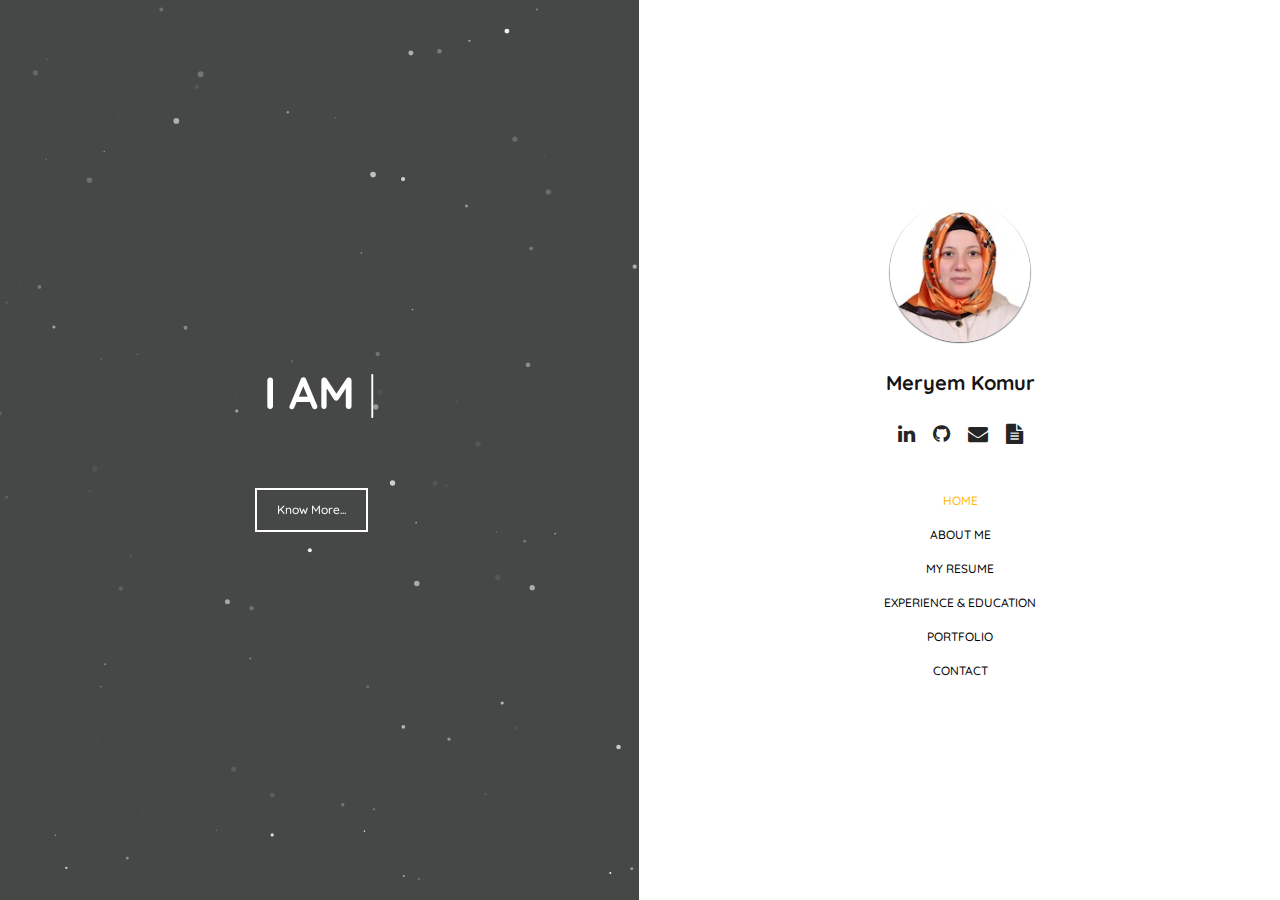
==== commit a99be5da: "ready" ====
--- a/index_particles_2.html
+++ b/index_particles_2.html
@@ -169,7 +169,7 @@
 				<div class="side side-right">
 					<div class="intro-content">
 						<div class="profile">
-                            <img src="assets/images/profile.jpg" alt="profile">
+                            <img src="assets/images/meryem.jpg" alt="profile">
                         </div>
 						<h1>
                             <span>Meryem Komur</span>
@@ -499,7 +499,7 @@
                                 <!--</div><!--.skills-->
 
                                 <!--Testimonials-->
-                                <div class="testimonials margin-top-45">
+                                <!-- <div class="testimonials margin-top-45">
                                     <h3 class="subtitle">Testimonials
                                         <svg width="66px" height="8px" viewBox="0 0 66 8" version="1.1" xmlns="http://www.w3.org/2000/svg" xmlns:xlink="http://www.w3.org/1999/xlink">
                                             <g class="Web" stroke="none" stroke-width="1" fill="none" fill-rule="evenodd" transform="translate(-147.000000, -464.000000)" opacity="0.2" stroke-linecap="round" stroke-linejoin="round">
@@ -513,50 +513,52 @@
                                         <span class="pe-7s-angle-left prev-testi"></span>
                                         <span class="pe-7s-angle-right next-testi"></span>
                                     </div>
-                                    <div class="owl">
+                                    <div class="owl"> -->
 
                                         <!-- Testimonial 1 -->
-                                        <div class="testimonial">
+                                        <!-- <div class="testimonial">
                                             <div class="testi-content">
                                                 <p>Lorem ipsum dolor sit amet, consectetur adipiscing elit. Phasellus molestie, justo nec convallis sollicitudin, sapien lorem dictum lacus, non consequat odio ipsum nec est.</p>
                                             </div>
                                             <img src="assets/images/testimonials/client_1.jpg" alt="">
                                             <h4>John Doe</h4>
                                             <h5>Client</h5>
-                                        </div>
+                                        </div> -->
 
                                         <!-- Testimonial 2 -->
-                                        <div class="testimonial">
+                                        <!-- <div class="testimonial">
                                             <div class="testi-content">
                                                 <p>Lorem ipsum dolor sit amet, consectetur adipiscing elit. Phasellus molestie, justo nec convallis sollicitudin, sapien lorem dictum lacus, non consequat odio ipsum nec est.</p>
                                             </div>
                                             <img src="assets/images/testimonials/client_2.jpg" alt="">
                                             <h4>John Doe</h4>
                                             <h5>Client</h5>
-                                        </div>
+                                        </div> -->
 
                                         <!-- Testimonial 3 -->
-                                        <div class="testimonial">
+                                        <!-- <div class="testimonial">
                                             <div class="testi-content">
                                                 <p>Lorem ipsum dolor sit amet, consectetur adipiscing elit. Phasellus molestie, justo nec convallis sollicitudin, sapien lorem dictum lacus, non consequat odio ipsum nec est.</p>
                                             </div>
                                             <img src="assets/images/testimonials/client_3.jpg" alt="">
                                             <h4>John Doe</h4>
                                             <h5>Client</h5>
-                                        </div>
+                                        </div> -->
 
                                         <!-- Testimonial 4 -->
-                                        <div class="testimonial">
+                                        <!-- <div class="testimonial">
                                             <div class="testi-content">
                                                 <p>Lorem ipsum dolor sit amet, consectetur adipiscing elit. Phasellus molestie, justo nec convallis sollicitudin, sapien lorem dictum lacus, non consequat odio ipsum nec est.</p>
                                             </div>
                                             <img src="assets/images/testimonials/client_4.jpg" alt="">
                                             <h4>John Doe</h4>
                                             <h5>Client</h5>
-                                        </div>
-
-                                    </div><!--.owl-->
-                                </div><!--.testimonials-->
+                                        </div> -->
+
+                                    <!-- </div> -->
+                                    <!--.owl-->
+                                <!-- </div> -->
+                                <!--.testimonials-->
 
                                 <!--Clients-->
                                 <!-- <div class="clients margin-top-45">
@@ -670,7 +672,7 @@
                         <div class="content">
                             <div class="container">
 
-                                <embed src="assets/images/MeryemKomurResume.pdf" type="application/pdf" height="900px" width = "100%" class="pdf">
+                                <embed src="assets/images/MeryemKomurResume 2.pdf" type="application/pdf" height="900px" width = "100%" class="pdf">
                                 <!-- <div class="sec_title">
                                     <h2>Resume</h2>
                                 </div> -->
@@ -796,7 +798,7 @@
                         <div class="content">
                             <div class="container">
                                 <div class="sec_title">
-                                    <h2>Services</h2>
+                                    <h2>Experience</h2>
                                 </div>
                                 <div class="row">
 
@@ -804,11 +806,14 @@
                                     <div class="col-sm-6 item">
                                         <div class="content">
                                             <div class="font-icon">
-                                                <i class="pe-7s-anchor"></i>
+                                                <!-- <i class="pe-7s-anchor"></i> -->
+                                                <i class="pe-7s-medal"></i>
                                             </div>
                                             <div class="service_content">
-                                                <h3>Strategy Solutions</h3>
-                                                <p>Lorem ipsum dolor sit amet, consectetur adipiscing elit, sed do eiusmod tempor incididunt ut labore et dolore magna aliqua. Ut enim ad minim veniam.</p>
+                                                <h3>Full Stack Software Developer</h3>
+                                                <h4>Digital Crafts Bootcamp</h4>
+                                                <div class="date">Jan 2020 - May</div>
+                                                <p><p>Had the chance to learn the fundamentals of programming through an intensive classroom experience, involved in the group projects and experienced effective learning strategies from team work, transformed a level of experience in software development into full-stack software engineers with cutting edge skill sets.</p></p>
                                             </div>
                                         </div>
                                     </div>
@@ -820,8 +825,10 @@
                                                 <i class="pe-7s-cup"></i>
                                             </div>
                                             <div class="service_content">
-                                                <h3>Web Development</h3>
-                                                <p>Lorem ipsum dolor sit amet, consectetur adipiscing elit, sed do eiusmod tempor incididunt ut labore et dolore magna aliqua. Ut enim ad minim veniam.</p>
+                                                <h3>Full Stack Software Developer</h3>
+                                                <h4>NabiFreedom - Non Profit</h4>
+                                                <div class="date">Mar 2020 - Present</div>
+                                                <p>Developing FullStack web app for a non-profit organization. Utilizing HTML, CSS and Javascript along with Node and PostgreSQL .</p>
                                             </div>
                                         </div>
                                     </div>
@@ -834,11 +841,13 @@
                                     <div class="col-sm-6 item">
                                         <div class="content">
                                             <div class="font-icon">
-                                                <i class="pe-7s-graph1"></i>
+                                                <i class="pe-7s-cup"></i>
                                             </div>
                                             <div class="service_content">
-                                                <h3>Brand Building</h3>
-                                                <p>Lorem ipsum dolor sit amet, consectetur adipiscing elit, sed do eiusmod tempor incididunt ut labore et dolore magna aliqua. Ut enim ad minim veniam.</p>
+                                                <h3>Math Interventionist </h3>
+                                                <h4>Harmony Public Schools</h4>
+                                                <div class="date">Nov 2018 - Aug 2019</div>
+                                                <p> Helped low-achieving students, provided continuum support, and helped them to get on grade level.</p>
                                             </div>
                                         </div>
                                     </div>
@@ -847,11 +856,13 @@
                                     <div class="col-sm-6 item">
                                         <div class="content">
                                             <div class="font-icon">
-                                                <i class="pe-7s-server"></i>
+                                                <i class="pe-7s-cup"></i>
                                             </div>
                                             <div class="service_content">
-                                                <h3>Web Design</h3>
-                                                <p>Lorem ipsum dolor sit amet, consectetur adipiscing elit, sed do eiusmod tempor incididunt ut labore et dolore magna aliqua. Ut enim ad minim veniam.</p>
+                                                <h3>Math Teacher </h3>
+                                                <h4>US Colleges|Suleymania, IRAQ</h4>
+                                                <div class="date">Aug 2011 - Sep 2018</div>
+                                                <p>Worked as a full-time math teacher for grades 10 to 12 and taught Algebra of HOLT SERIES. Coordinated mentor teachers who are volunteer and dedicated to perform all task for our students to be able to get expected outcomes based on the mission of the school </p>
                                             </div>
                                         </div>
                                     </div>
@@ -864,17 +875,18 @@
                                     <div class="col-sm-6 item">
                                         <div class="content">
                                             <div class="font-icon">
-                                                <i class="pe-7s-config"></i>
+                                                <i class="pe-7s-medal"></i>
                                             </div>
                                             <div class="service_content">
-                                                <h3>Easy To Setup</h3>
-                                                <p>Lorem ipsum dolor sit amet, consectetur adipiscing elit, sed do eiusmod tempor incididunt ut labore et dolore magna aliqua. Ut enim ad minim veniam.</p>
+                                                <h3>Bachelor Degree </h3>
+                                                <h4>University of Jordan</h4>
+                                                <div class="date">Dec 2006 - Aug 2011</div>
                                             </div>
                                         </div>
                                     </div>
                                     
                                     <!--Service 6-->
-                                    <div class="col-sm-6 item">
+                                    <!-- <div class="col-sm-6 item">
                                         <div class="content">
                                             <div class="font-icon">
                                                 <i class="pe-7s-star"></i>
@@ -884,7 +896,7 @@
                                                 <p>Lorem ipsum dolor sit amet, consectetur adipiscing elit, sed do eiusmod tempor incididunt ut labore et dolore magna aliqua. Ut enim ad minim veniam.</p>
                                             </div>
                                         </div>
-                                    </div>
+                                    </div> -->
 
                                 </div><!--.row-->
                             </div><!--.container-->
@@ -902,8 +914,8 @@
                                 </div>
                                 <ul class="list-unstyled ul-filter">
                                     <li data-filter="*" class="active_filter">all</li>
-                                    <li data-filter=".logo">front end</li>
-                                    <li data-filter=".coding">full stack</li>
+                                    <!-- <li data-filter=".logo">front end</li>
+                                    <li data-filter=".coding">full stack</li> -->
                                     <!-- <li data-filter=".design">Design</li> -->
                                 </ul>
 
@@ -1071,9 +1083,9 @@
                                             <div class="info">
                                                 <div class="display-table">
                                                     <div class="display-table-cell">
-                                                        <a class="popup-with-zoom-anim" href="#slider_popup">
+                                                        <a class="#" href="image_overlay">
                                                             <!-- <h3>Project Popup</h3> -->
-                                                            <p>Project Popup</p>
+                                                            <!-- <p>Project Popup</p> -->
                                                            <p class="menu" > <a class=" social-icons" href="https://github.com/meryemkmr/rpg--hero">
                                                                 <i class="fa fa-github fa-2x"></i>
                                                             </a>
@@ -1088,7 +1100,7 @@
                                     </div>
 
                                     <!--project 6 (Image Overlay)-->
-                                    <div class="col-xs-12 col-sm-6 item coding">
+                                    <!-- <div class="col-xs-12 col-sm-6 item coding">
                                         <div class="project_content">
                                             <div class="my_img" data-mfp-src="assets/images/portfolio/work-6.jpg">
                                                 <img src="assets/images/portfolio/work-6.jpg" alt=''>
@@ -1104,7 +1116,7 @@
                                                 </div>
                                             </div>
                                         </div>
-                                    </div>
+                                    </div> -->
 
                                 </div>
                             </div><!--.container-->
@@ -1263,7 +1275,7 @@
                                                     </g>
                                             </svg>
                                         </h3>
-                                        <p>Lorem ipsum dolor sit amet, consectetur adipiscing elit, sed do eiusmod tempor incididunt ut labore et dolore magna aliqua. Ut enim ad minim veniam</p>
+                                        <h4>Let's make something awesome together!</h4>
                                         <div class="info">
 
                                             <div class="item">
@@ -1286,7 +1298,7 @@
                                                 <span class="pe-7s-call pe-3x pe-va icon"></span>
                                                 <div>
                                                     <span>Call Me</span>
-                                                    <p>+123 456 789</p>
+                                                    <p>(832) 389-4809</p>
                                                 </div>
                                             </div>
 
